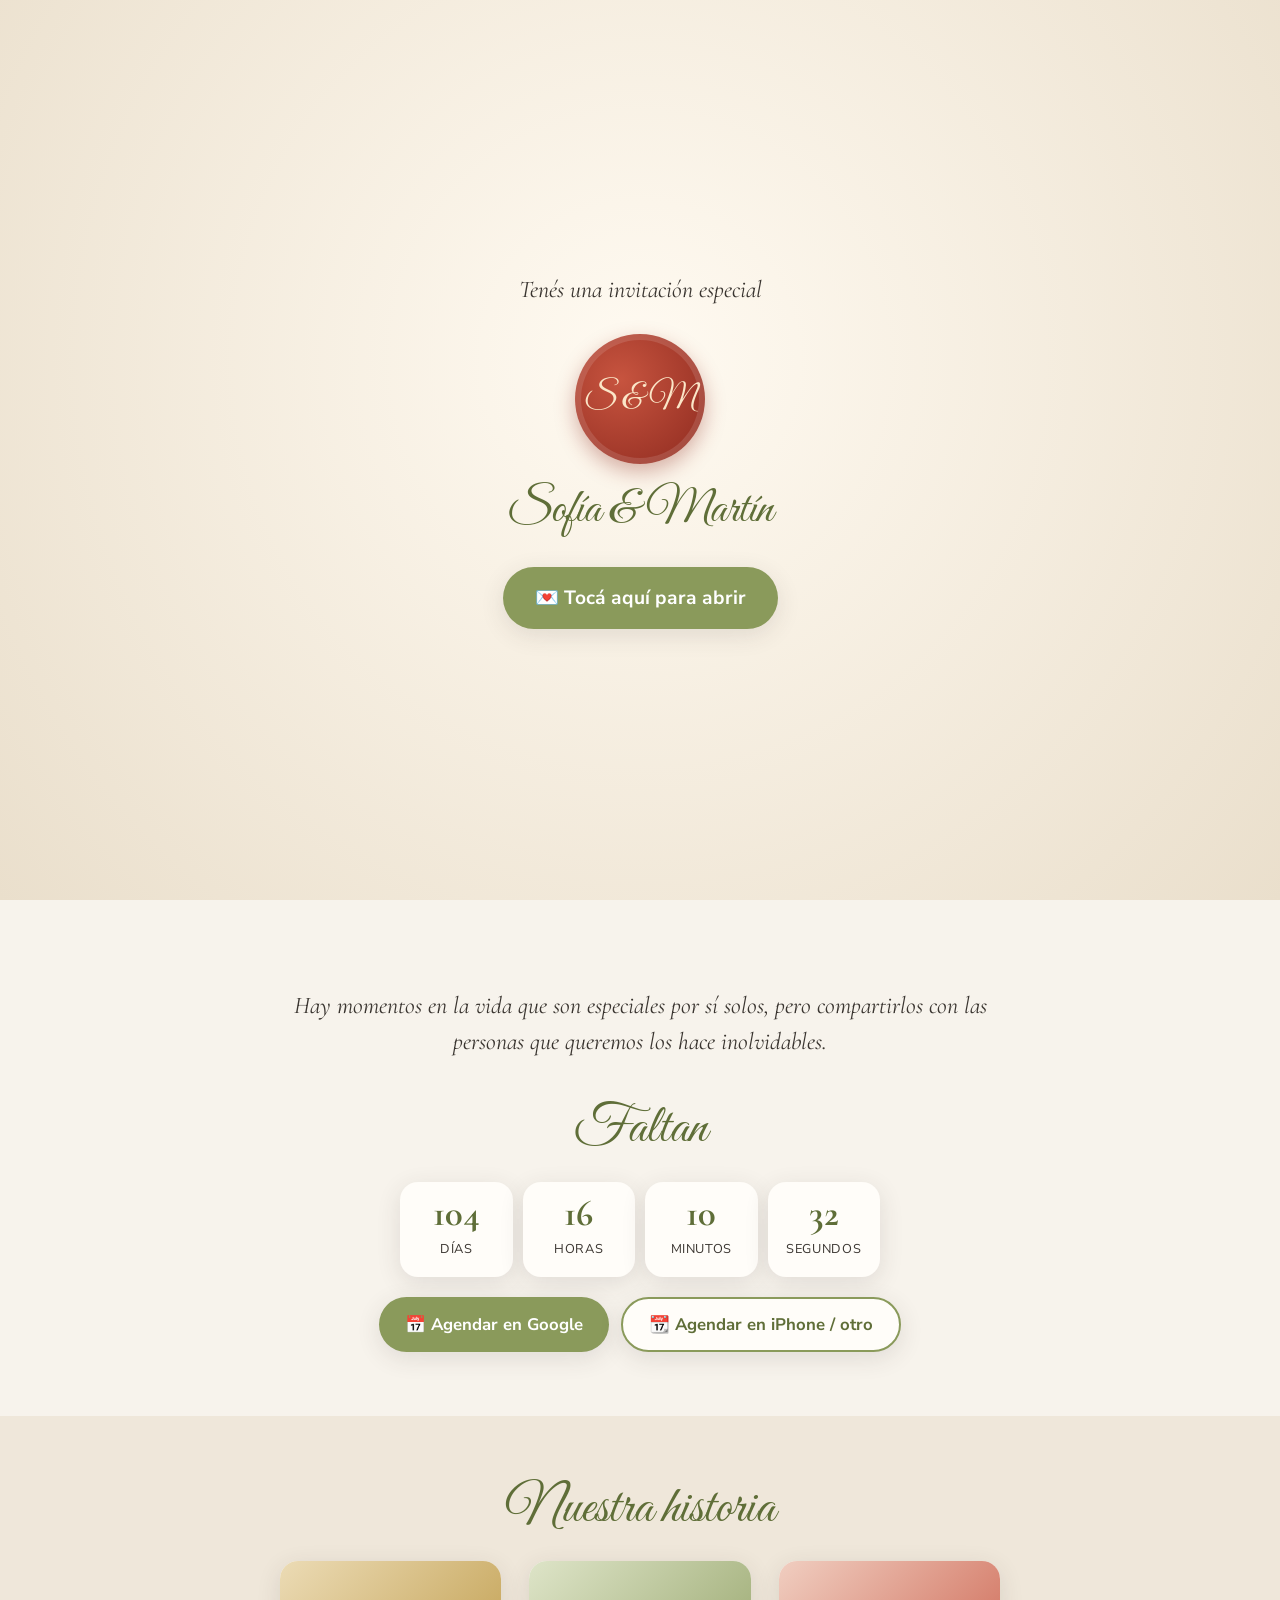
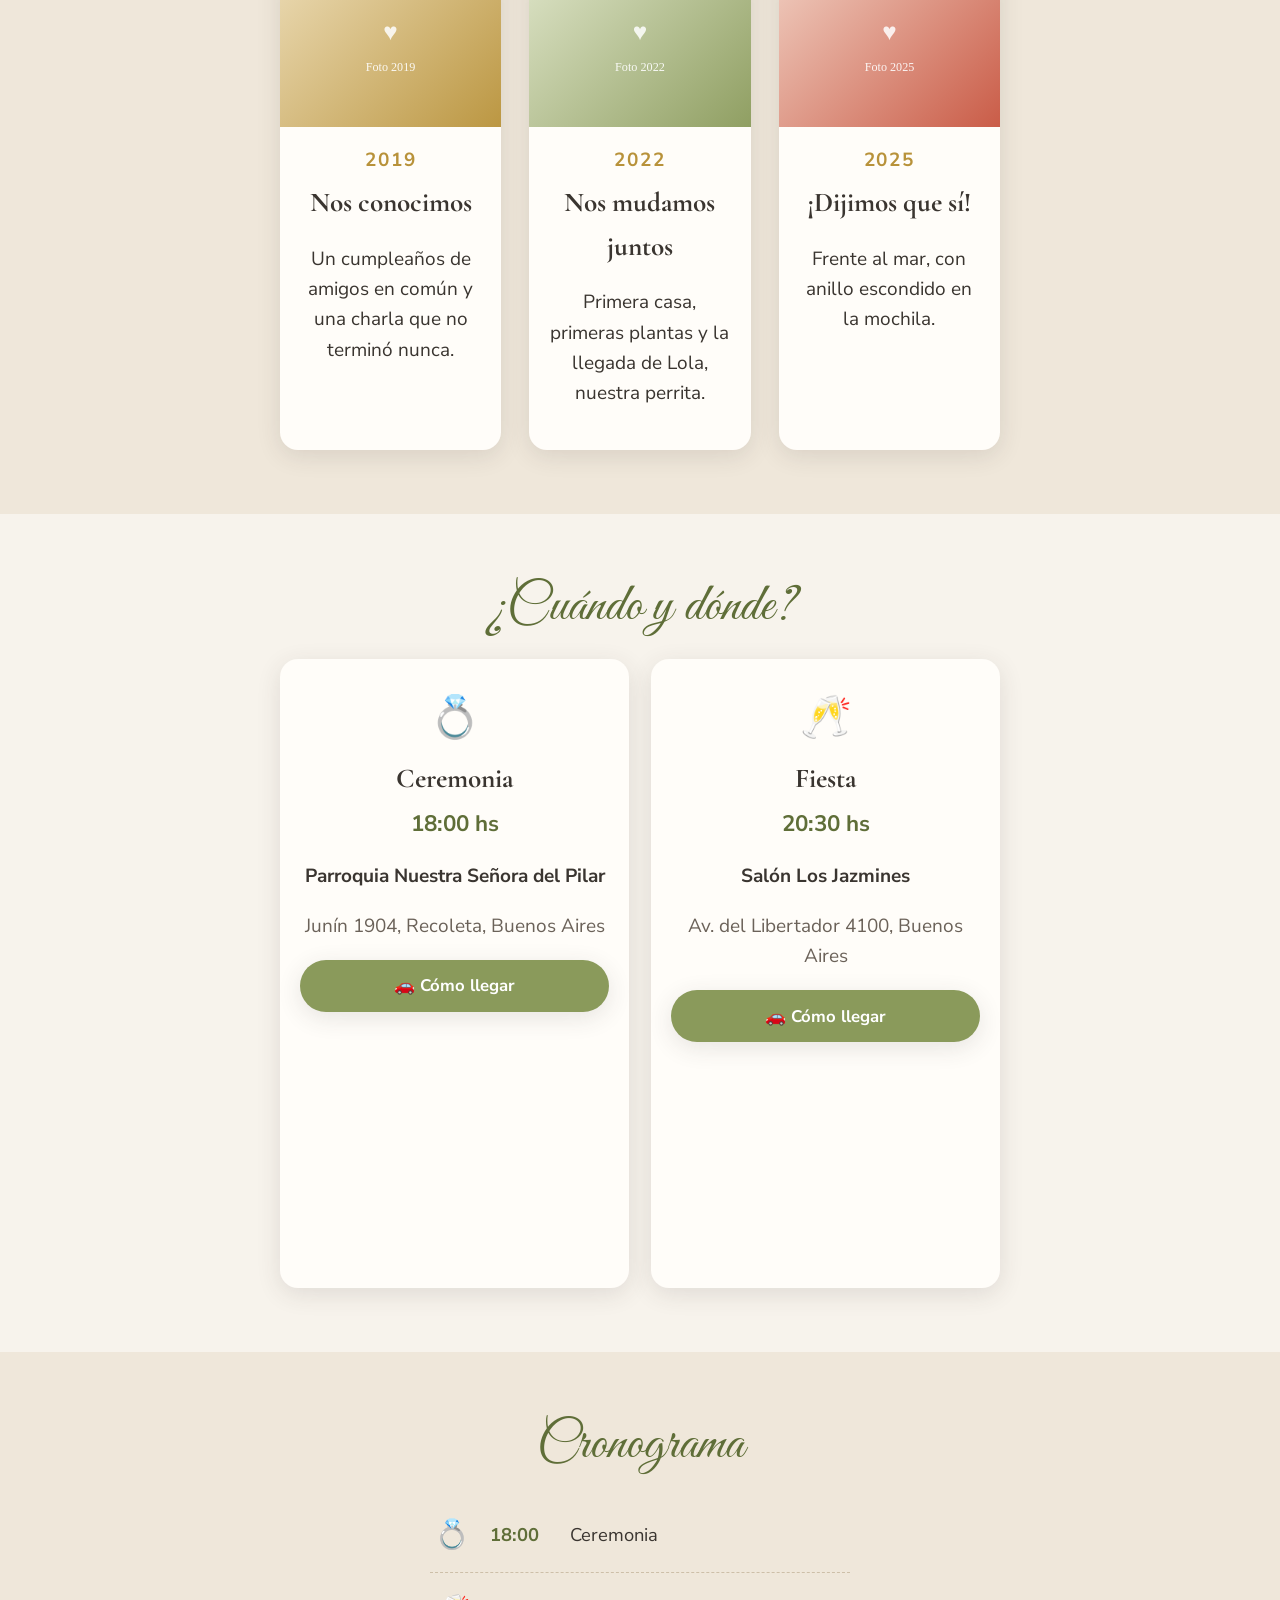
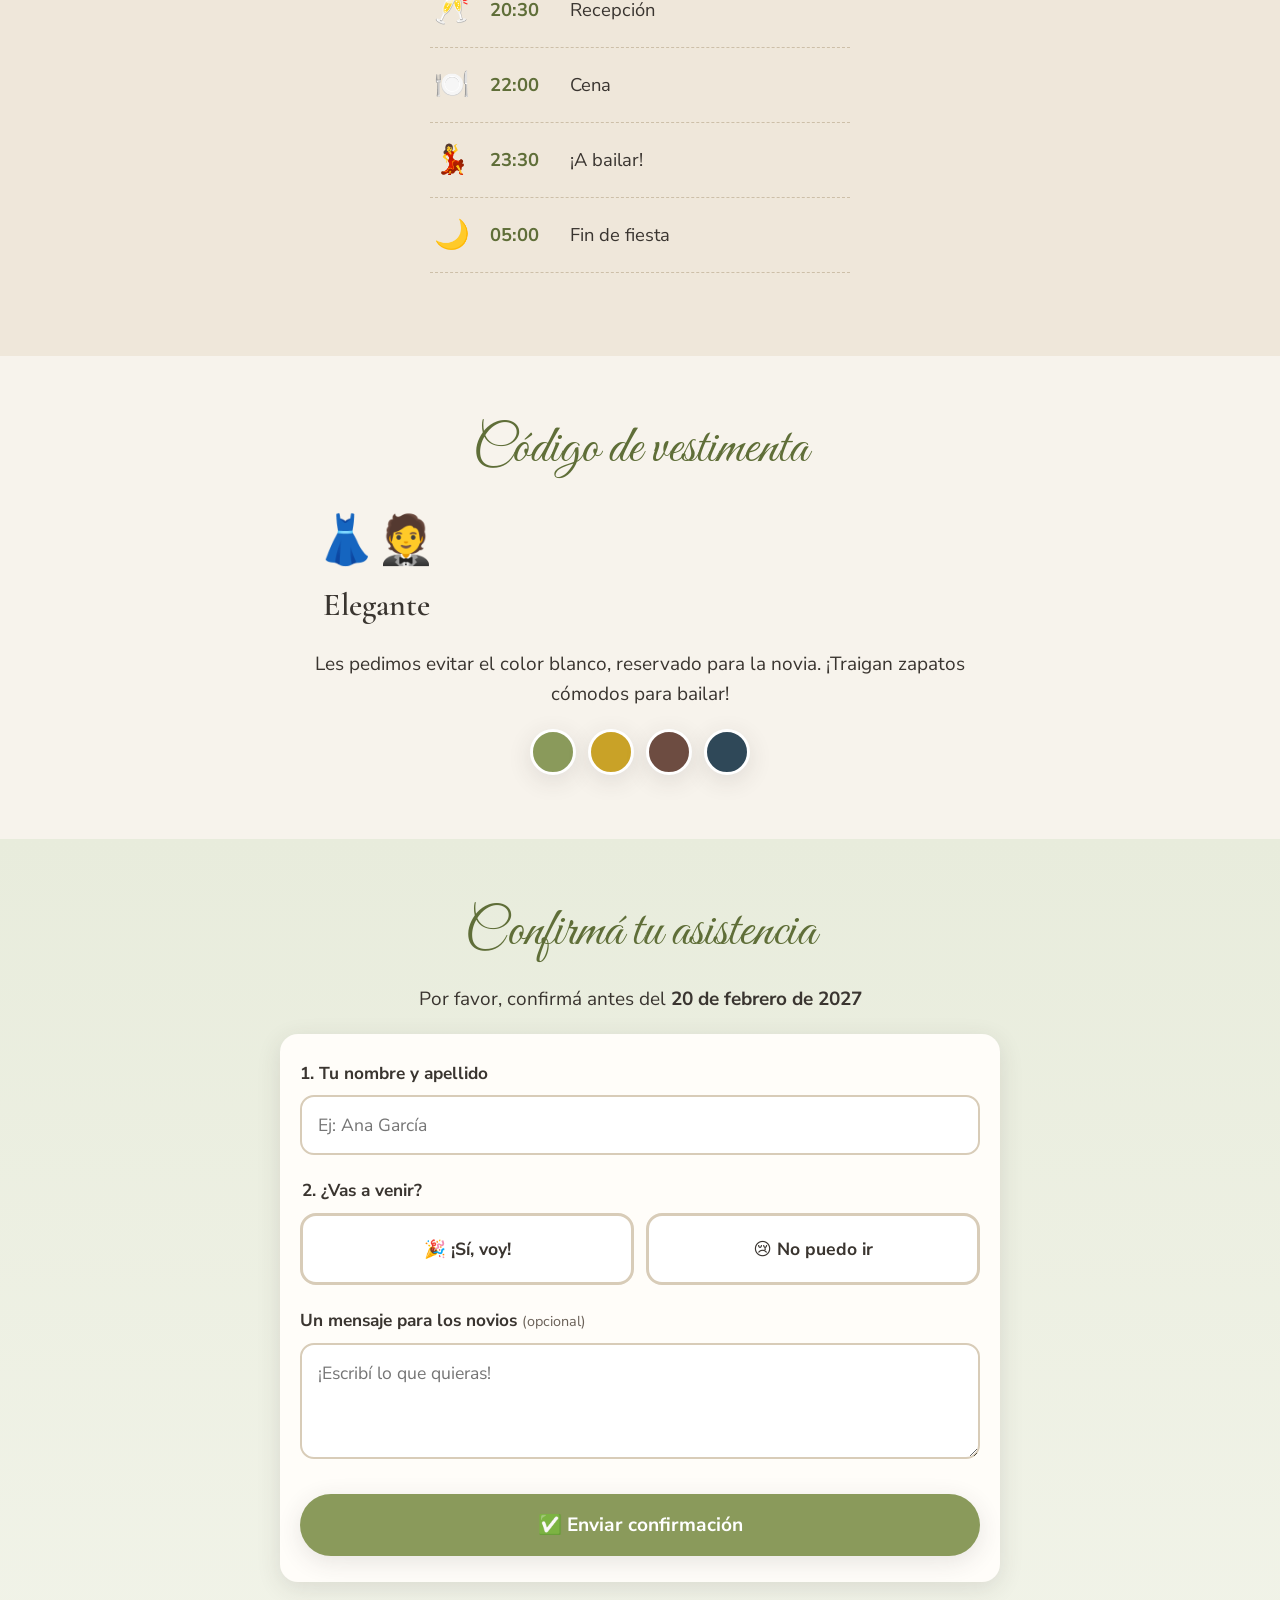
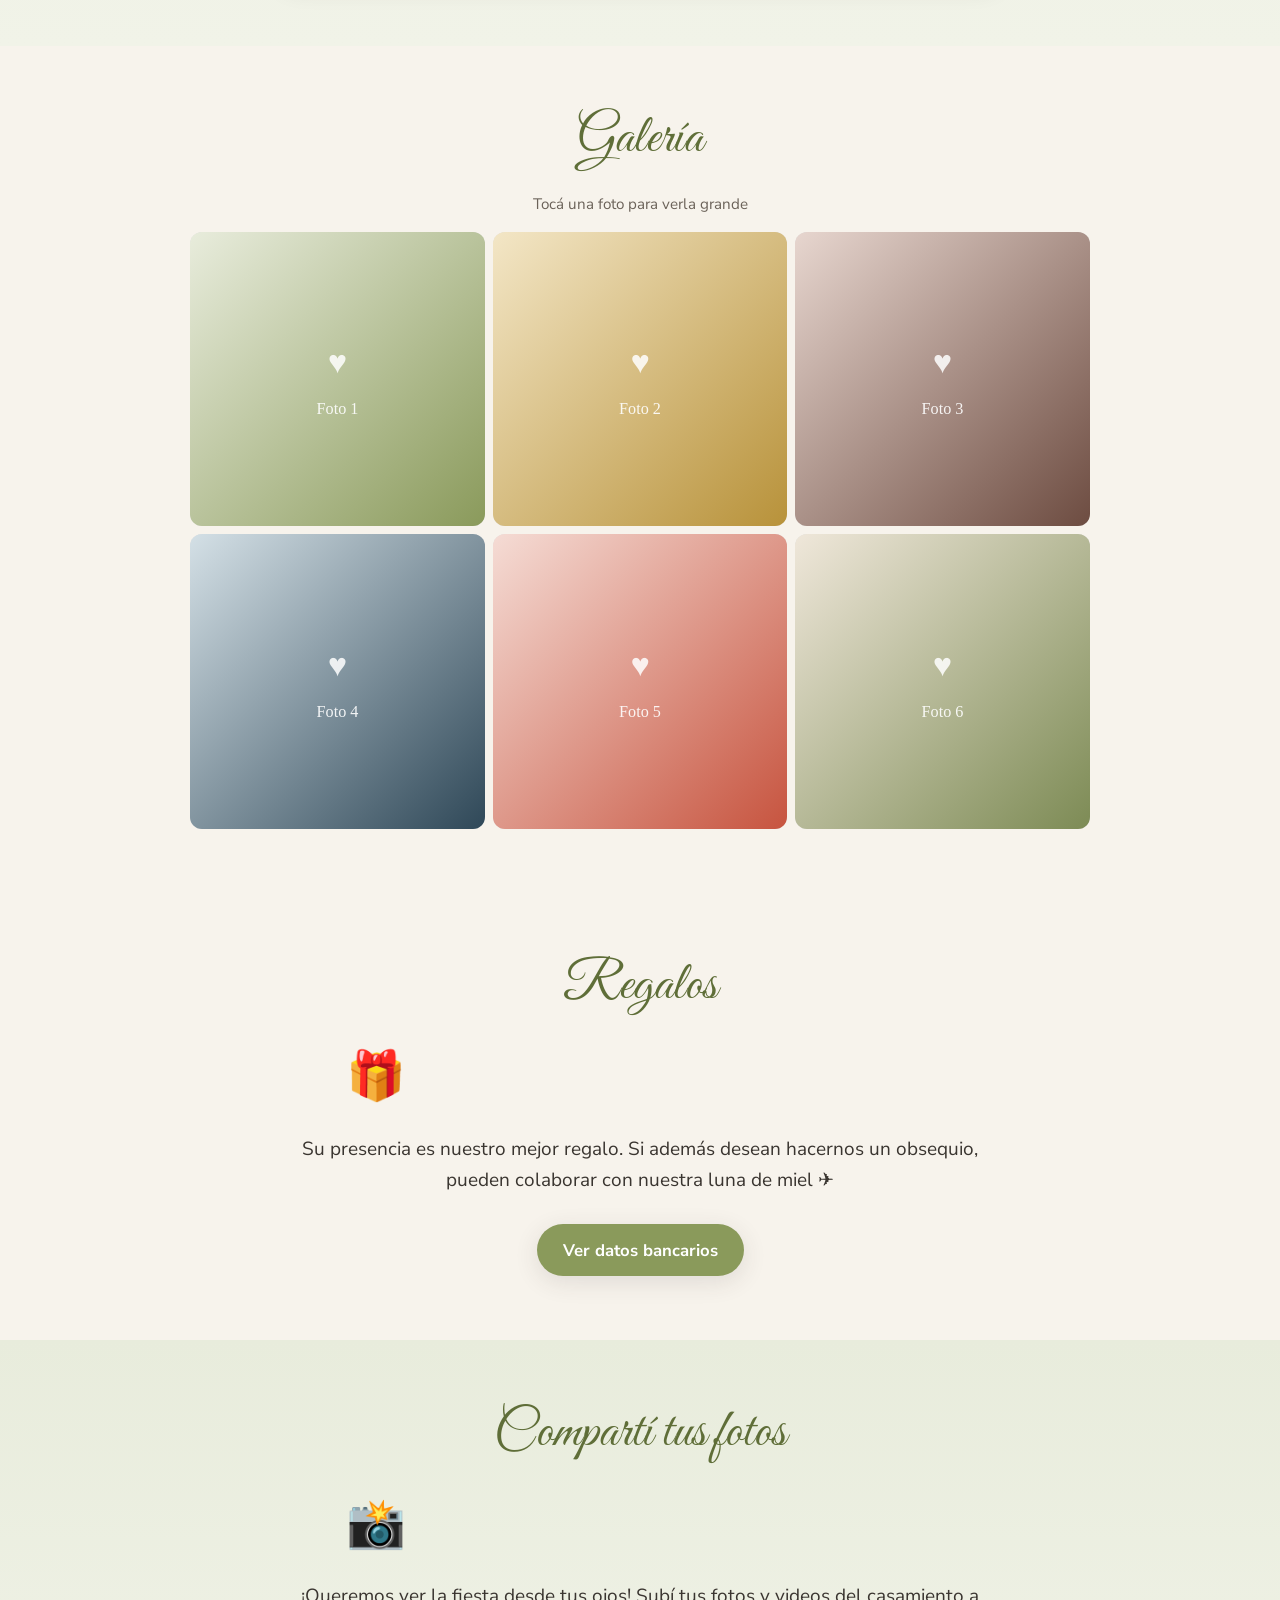
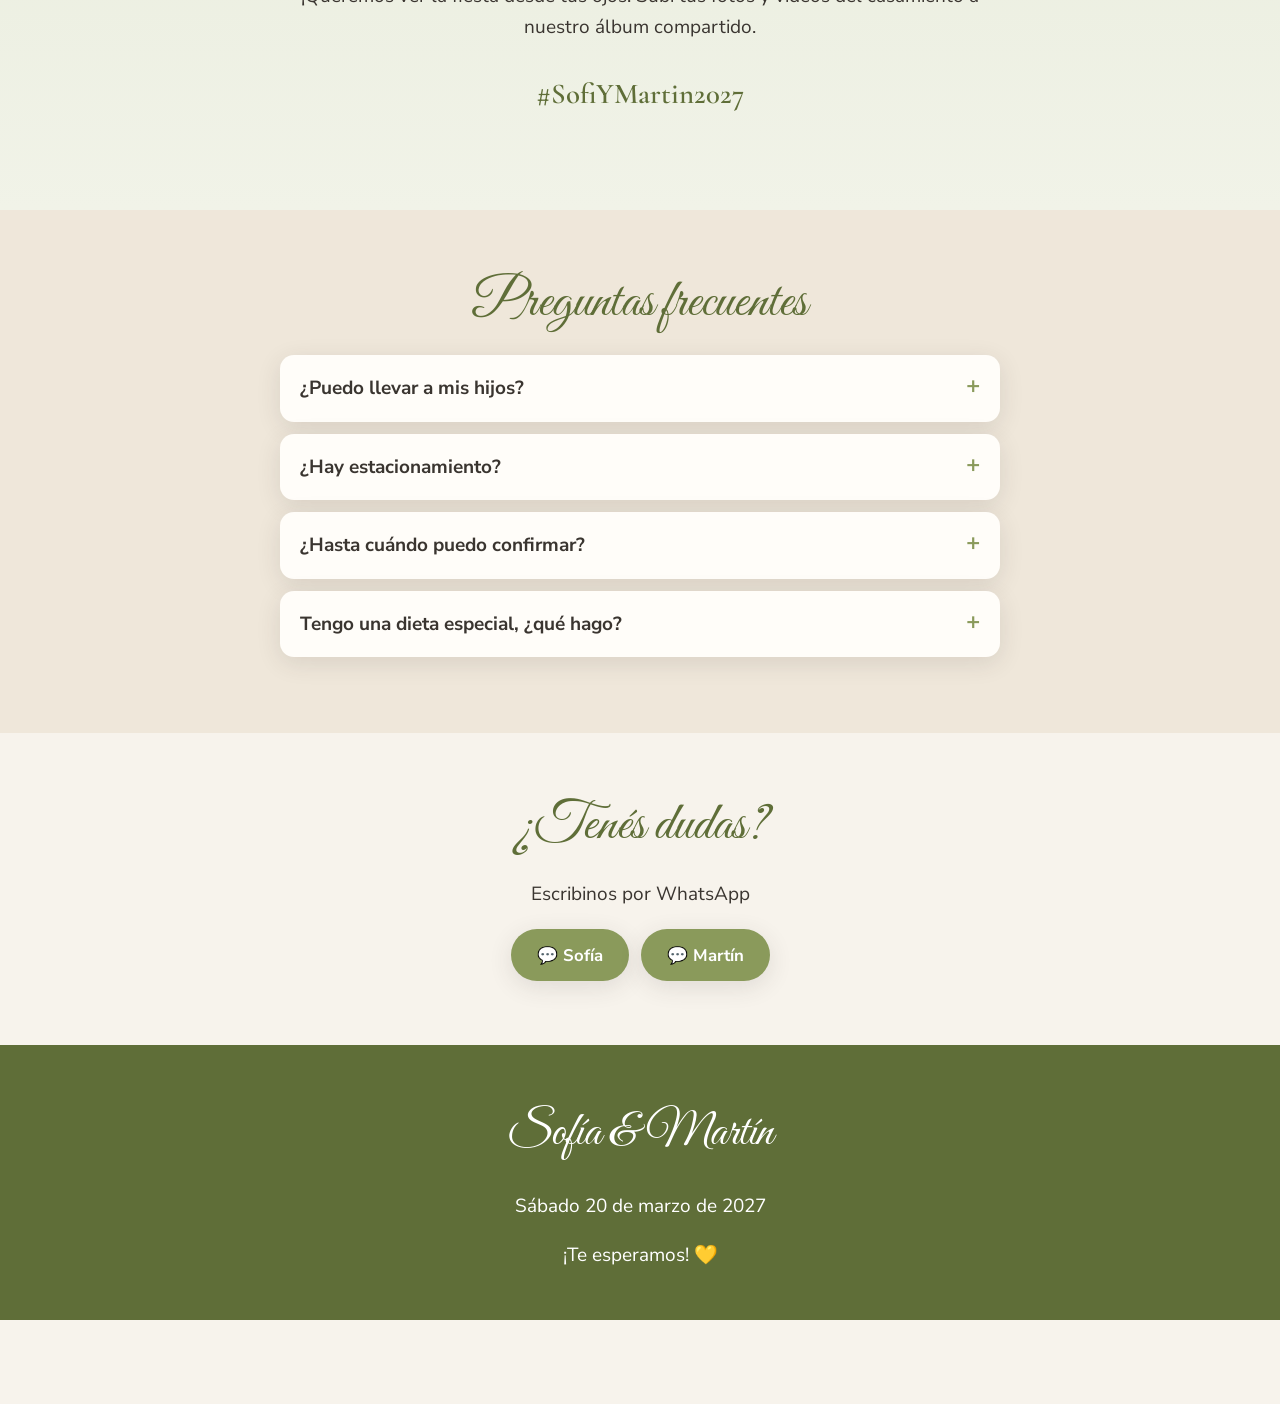
==== index.html @ c3f9d0a4 "Invitación de boda online: RSVP con lugares reservados, galería, videos, mapas, regalos y guía de pu" ====
<!doctype html>
<html lang="es">
<head>
  <meta charset="utf-8">
  <meta name="viewport" content="width=device-width, initial-scale=1">
  <title>¡Nos casamos!</title>
  <meta name="description" content="Estás invitado/a a nuestra boda. Tocá para ver todos los detalles y confirmar tu asistencia.">
  <meta property="og:title" content="¡Nos casamos! 💍">
  <meta property="og:description" content="Estás invitado/a a nuestra boda. Tocá para ver los detalles y confirmar tu asistencia.">
  <meta property="og:type" content="website">
  <meta name="theme-color" content="#f7f3ec">
  <link rel="icon" href="data:image/svg+xml,<svg xmlns='http://www.w3.org/2000/svg' viewBox='0 0 100 100'><text y='.9em' font-size='90'>💍</text></svg>">
  <link rel="preconnect" href="https://fonts.googleapis.com">
  <link rel="preconnect" href="https://fonts.gstatic.com" crossorigin>
  <link href="https://fonts.googleapis.com/css2?family=Cormorant+Garamond:ital,wght@0,400;0,600;1,400&family=Great+Vibes&family=Nunito+Sans:wght@400;600;700&display=swap" rel="stylesheet">
  <link rel="stylesheet" href="styles.css">
</head>
<body>

  <!-- ===== SOBRE DE BIENVENIDA ===== -->
  <div id="sobre" class="sobre" role="button" tabindex="0" aria-label="Abrir invitación">
    <div class="sobre-contenido">
      <p class="sobre-para" id="sobre-para">Tenés una invitación especial</p>
      <div class="sello" id="sello">S&amp;M</div>
      <p class="sobre-nombres" id="sobre-nombres"></p>
      <span class="boton boton-grande pulso">💌 Tocá aquí para abrir</span>
    </div>
  </div>

  <!-- ===== BOTÓN DE MÚSICA ===== -->
  <button id="btn-musica" class="btn-musica oculto" aria-label="Música">🎵</button>
  <audio id="audio" loop preload="none"></audio>

  <!-- ===== MENÚ INFERIOR FIJO ===== -->
  <nav class="menu-inferior" aria-label="Menú">
    <a href="#inicio"><span>🏠</span>Inicio</a>
    <a href="#lugar"><span>📍</span>Dónde</a>
    <a href="#confirmar" class="destacado"><span>✅</span>Confirmar</a>
    <a href="#galeria"><span>📷</span>Fotos</a>
    <a href="#regalos"><span>🎁</span>Regalos</a>
  </nav>

  <main>
    <!-- PORTADA -->
    <header id="inicio" class="portada">
      <div class="portada-foto" id="portada-foto"></div>
      <div class="portada-texto">
        <p class="pre-titulo">¡Nos casamos!</p>
        <h1 id="titulo-nombres"></h1>
        <p class="fecha-grande" id="fecha-texto"></p>
        <p class="saludo-invitado oculto" id="saludo-invitado"></p>
      </div>
    </header>

    <!-- FRASE + CUENTA REGRESIVA -->
    <section class="seccion">
      <p class="frase" id="frase"></p>
      <h2>Faltan</h2>
      <div class="cuenta" id="cuenta">
        <div><b id="c-dias">0</b><span>días</span></div>
        <div><b id="c-horas">0</b><span>horas</span></div>
        <div><b id="c-min">0</b><span>minutos</span></div>
        <div><b id="c-seg">0</b><span>segundos</span></div>
      </div>
      <div class="botones-fila" id="botones-calendario"></div>
    </section>

    <!-- HISTORIA -->
    <section class="seccion fondo-suave" id="historia">
      <h2>Nuestra historia</h2>
      <div class="linea-tiempo" id="lista-historia"></div>
    </section>

    <!-- LUGARES -->
    <section class="seccion" id="lugar">
      <h2>¿Cuándo y dónde?</h2>
      <div class="tarjetas" id="lista-eventos"></div>
    </section>

    <!-- CRONOGRAMA -->
    <section class="seccion fondo-suave" id="cronograma">
      <h2>Cronograma</h2>
      <ol class="cronograma" id="lista-cronograma"></ol>
    </section>

    <!-- VESTIMENTA -->
    <section class="seccion" id="vestimenta">
      <h2>Código de vestimenta</h2>
      <p class="icono-grande">👗🤵</p>
      <p class="destacado-texto" id="vestimenta-titulo"></p>
      <p id="vestimenta-texto"></p>
      <div class="paleta" id="vestimenta-colores"></div>
    </section>

    <!-- CONFIRMAR -->
    <section class="seccion fondo-acento" id="confirmar">
      <h2>Confirmá tu asistencia</h2>
      <p id="texto-limite"></p>
      <p class="lugares-info oculto" id="lugares-info"></p>

      <div id="ya-confirmado" class="caja-ok oculto"></div>

      <form id="form-rsvp" class="formulario" novalidate>
        <label for="f-nombre">1. Tu nombre y apellido</label>
        <input id="f-nombre" name="nombre" type="text" autocomplete="name" placeholder="Ej: Ana García" required>

        <fieldset>
          <legend>2. ¿Vas a venir?</legend>
          <div class="opciones-grandes">
            <label class="opcion"><input type="radio" name="asiste" value="Sí" required><span>🎉 ¡Sí, voy!</span></label>
            <label class="opcion"><input type="radio" name="asiste" value="No"><span>😢 No puedo ir</span></label>
          </div>
        </fieldset>

        <div id="bloque-asiste" class="oculto">
          <label>3. ¿Cuántas personas van a venir? <small>(contándote a vos)</small></label>
          <div class="contador">
            <button type="button" id="menos" aria-label="Menos">−</button>
            <output id="cantidad">1</output>
            <button type="button" id="mas" aria-label="Más">+</button>
          </div>
          <p class="ayuda" id="ayuda-lugares"></p>

          <label for="f-acompanantes">Nombres de quienes te acompañan <small>(opcional)</small></label>
          <textarea id="f-acompanantes" name="acompanantes" rows="2" placeholder="Ej: Juan García, Lucía García"></textarea>

          <fieldset id="bloque-comida">
            <legend>¿Alguien tiene alguna necesidad de comida?</legend>
            <div class="chips">
              <label class="chip"><input type="checkbox" name="comida" value="Vegetariano"><span>🥗 Vegetariano</span></label>
              <label class="chip"><input type="checkbox" name="comida" value="Vegano"><span>🌱 Vegano</span></label>
              <label class="chip"><input type="checkbox" name="comida" value="Celíaco (sin TACC)"><span>🌾 Sin TACC</span></label>
              <label class="chip"><input type="checkbox" name="comida" value="Diabético"><span>🍬 Diabético</span></label>
            </div>
            <input type="text" name="comidaOtra" placeholder="Otra (alergias, etc.)">
          </fieldset>

          <div id="bloque-cancion">
            <label for="f-cancion">🎶 ¿Qué canción no puede faltar en la fiesta?</label>
            <input id="f-cancion" name="cancion" type="text" placeholder="Ej: Bailando - Enrique Iglesias">
          </div>
        </div>

        <label for="f-mensaje">Un mensaje para los novios <small>(opcional)</small></label>
        <textarea id="f-mensaje" name="mensaje" rows="3" placeholder="¡Escribí lo que quieras!"></textarea>

        <p class="error oculto" id="error-form"></p>
        <button type="submit" class="boton boton-grande boton-ancho" id="btn-enviar">✅ Enviar confirmación</button>
      </form>
    </section>

    <!-- GALERÍA -->
    <section class="seccion" id="galeria">
      <h2>Galería</h2>
      <p class="ayuda">Tocá una foto para verla grande</p>
      <div class="grilla-fotos" id="grilla-fotos"></div>
    </section>

    <!-- VIDEOS -->
    <section class="seccion fondo-suave" id="videos">
      <h2>Videos</h2>
      <div id="lista-videos" class="lista-videos"></div>
    </section>

    <!-- REGALOS -->
    <section class="seccion" id="regalos">
      <h2>Regalos</h2>
      <p class="icono-grande">🎁</p>
      <p id="regalos-texto"></p>
      <button class="boton" id="btn-ver-cuentas">Ver datos bancarios</button>
      <div id="cuentas" class="oculto"></div>
      <div id="regalos-lista"></div>
    </section>

    <!-- FOTOS DE INVITADOS -->
    <section class="seccion fondo-acento" id="fotos-invitados">
      <h2>Compartí tus fotos</h2>
      <p class="icono-grande">📸</p>
      <p id="fotos-invitados-texto"></p>
      <p class="hashtag" id="hashtag"></p>
      <a class="boton boton-grande" id="btn-subir-fotos" target="_blank" rel="noopener">📤 Subir mis fotos</a>
    </section>

    <!-- ALOJAMIENTO -->
    <section class="seccion" id="alojamiento">
      <h2>Alojamiento</h2>
      <div class="tarjetas" id="lista-alojamiento"></div>
    </section>

    <!-- PREGUNTAS -->
    <section class="seccion fondo-suave" id="preguntas">
      <h2>Preguntas frecuentes</h2>
      <div id="lista-preguntas" class="acordeon"></div>
    </section>

    <!-- CONTACTO -->
    <section class="seccion" id="contacto">
      <h2>¿Tenés dudas?</h2>
      <p>Escribinos por WhatsApp</p>
      <div class="botones-fila" id="lista-contactos"></div>
    </section>

    <footer class="pie">
      <p class="pie-nombres" id="pie-nombres"></p>
      <p id="pie-fecha"></p>
      <p>¡Te esperamos! 💛</p>
    </footer>
  </main>

  <!-- VISOR DE FOTOS -->
  <div id="visor" class="visor oculto" role="dialog" aria-label="Foto ampliada">
    <button class="visor-cerrar" id="visor-cerrar" aria-label="Cerrar">✕ Cerrar</button>
    <button class="visor-nav izq" id="visor-ant" aria-label="Anterior">‹</button>
    <img id="visor-img" alt="">
    <button class="visor-nav der" id="visor-sig" aria-label="Siguiente">›</button>
  </div>

  <!-- AVISO -->
  <div id="aviso" class="aviso" role="status" aria-live="polite"></div>

  <script src="config.js"></script>
  <script src="app.js"></script>
</body>
</html>
---- styles.css ----
/* ===== COLORES (podés cambiarlos acá) ===== */
:root {
  --fondo: #f7f3ec;
  --fondo-suave: #efe7da;
  --acento: #8a9a5b;        /* verde oliva */
  --acento-oscuro: #5f6e38;
  --dorado: #b8923a;
  --texto: #3a3530;
  --texto-suave: #6b6259;
  --blanco: #fffdf9;
  --radio: 18px;
  --sombra: 0 6px 24px rgba(58, 53, 48, .12);
}

* { box-sizing: border-box; }
html { scroll-behavior: smooth; scroll-padding-top: 10px; }
body {
  margin: 0;
  background: var(--fondo);
  color: var(--texto);
  font-family: "Nunito Sans", system-ui, sans-serif;
  font-size: 19px;          /* letra grande: más fácil de leer */
  line-height: 1.6;
  padding-bottom: 84px;     /* espacio para el menú inferior */
  overflow-x: hidden;
}
body.bloqueado { overflow: hidden; }
img { max-width: 100%; display: block; }
h1, h2 { font-family: "Great Vibes", cursive; font-weight: 400; color: var(--acento-oscuro); margin: 0 0 .4em; }
h2 { font-size: clamp(2.6rem, 9vw, 3.4rem); line-height: 1.1; }
h3 { font-family: "Cormorant Garamond", serif; font-size: 1.7rem; margin: .2em 0; }
a { color: var(--acento-oscuro); }
small { color: var(--texto-suave); font-weight: 400; }
.oculto { display: none !important; }

/* ===== SOBRE ===== */
.sobre {
  position: fixed; inset: 0; z-index: 100;
  display: grid; place-items: center;
  background: radial-gradient(circle at 50% 40%, #fffaf1 0%, #eadfcc 100%);
  cursor: pointer; text-align: center; padding: 24px;
  transition: opacity .8s ease, transform .8s ease;
}
.sobre.abierto { opacity: 0; transform: scale(1.08); pointer-events: none; }
.sobre-para { font-family: "Cormorant Garamond", serif; font-size: 1.5rem; font-style: italic; margin: 0 0 24px; }
.sobre-nombres { font-family: "Great Vibes", cursive; font-size: 3rem; color: var(--acento-oscuro); margin: 20px 0 30px; line-height: 1.1; }
.sello {
  width: 130px; height: 130px; margin: 0 auto; border-radius: 50%;
  display: grid; place-items: center;
  background: radial-gradient(circle at 35% 35%, #c7543f, #8e2a1f);
  color: #fbe6c8; font-family: "Great Vibes", cursive; font-size: 2.2rem; white-space: nowrap;
  box-shadow: 0 8px 20px rgba(142, 42, 31, .35), inset 0 0 0 6px rgba(255,255,255,.12);
}

/* ===== BOTONES ===== */
.boton {
  display: inline-flex; align-items: center; justify-content: center; gap: 8px;
  background: var(--acento); color: #fff; text-decoration: none;
  border: 0; border-radius: 999px; padding: 14px 26px; min-height: 52px;
  font: 700 1.05rem "Nunito Sans", sans-serif; cursor: pointer;
  box-shadow: var(--sombra); transition: transform .15s, background .15s;
}
.boton:hover { background: var(--acento-oscuro); }
.boton:active { transform: scale(.97); }
.boton.secundario { background: var(--blanco); color: var(--acento-oscuro); border: 2px solid var(--acento); }
.boton-grande { font-size: 1.2rem; padding: 18px 32px; min-height: 62px; }
.boton-ancho { width: 100%; }
.boton:disabled { opacity: .6; cursor: wait; }
.botones-fila { display: flex; flex-wrap: wrap; gap: 12px; justify-content: center; margin-top: 20px; }
.pulso { animation: pulso 1.8s infinite; }
@keyframes pulso { 0%,100% { transform: scale(1); } 50% { transform: scale(1.06); } }

.btn-musica {
  position: fixed; top: 14px; right: 14px; z-index: 50;
  width: 56px; height: 56px; border-radius: 50%; border: 0;
  background: var(--blanco); box-shadow: var(--sombra); font-size: 1.6rem; cursor: pointer;
}
.btn-musica.sonando { animation: girar 4s linear infinite; }
@keyframes girar { to { transform: rotate(360deg); } }

/* ===== MENÚ INFERIOR ===== */
.menu-inferior {
  position: fixed; bottom: 0; left: 0; right: 0; z-index: 40;
  display: flex; justify-content: space-around;
  background: rgba(255, 253, 249, .97); backdrop-filter: blur(6px);
  border-top: 1px solid #e3d9c8; padding: 6px 4px calc(6px + env(safe-area-inset-bottom));
}
.menu-inferior a {
  flex: 1; display: flex; flex-direction: column; align-items: center;
  text-decoration: none; color: var(--texto); font-size: .78rem; font-weight: 700; padding: 4px 0; border-radius: 12px;
}
.menu-inferior a span { font-size: 1.5rem; line-height: 1.2; }
.menu-inferior a.destacado { background: var(--acento); color: #fff; margin: 0 4px; }

/* ===== PORTADA ===== */
.portada { position: relative; min-height: 100vh; min-height: 100svh; display: grid; place-items: end center; text-align: center; color: #fff; }
.portada-foto { position: absolute; inset: 0; background-size: cover; background-position: center; }
.portada-foto::after { content: ""; position: absolute; inset: 0; background: linear-gradient(180deg, rgba(0,0,0,.05) 30%, rgba(0,0,0,.65) 100%); }
.portada-texto { position: relative; padding: 40px 20px 70px; }
.portada h1 { color: #fff; font-size: clamp(3.6rem, 15vw, 6rem); line-height: 1; text-shadow: 0 2px 16px rgba(0,0,0,.4); }
.pre-titulo { font-family: "Cormorant Garamond", serif; font-size: 1.5rem; letter-spacing: .25em; text-transform: uppercase; margin: 0 0 10px; }
.fecha-grande { font-family: "Cormorant Garamond", serif; font-size: 1.6rem; margin: 10px 0 0; }
.saludo-invitado { background: rgba(255,255,255,.18); border: 1px solid rgba(255,255,255,.5); border-radius: 999px; padding: 8px 20px; display: inline-block; margin-top: 16px; }

/* ===== SECCIONES ===== */
.seccion { padding: 64px 16px; text-align: center; }
.seccion > * { max-width: 720px; margin-left: auto; margin-right: auto; }
.fondo-suave { background: var(--fondo-suave); }
.fondo-acento { background: linear-gradient(180deg, #e8ecdc, #f1f3e8); }
.frase { font-family: "Cormorant Garamond", serif; font-style: italic; font-size: 1.5rem; line-height: 1.5; margin-bottom: 40px; }
.icono-grande { font-size: 3rem; margin: 0; }
.destacado-texto { font-family: "Cormorant Garamond", serif; font-size: 2rem; font-weight: 600; margin: 0; }
.ayuda { color: var(--texto-suave); font-size: .95rem; }

/* Cuenta regresiva */
.cuenta { display: grid; grid-template-columns: repeat(4, 1fr); gap: 10px; max-width: 480px; }
.cuenta div { background: var(--blanco); border-radius: var(--radio); padding: 14px 4px; box-shadow: var(--sombra); }
.cuenta b { display: block; font-family: "Cormorant Garamond", serif; font-size: 2.3rem; line-height: 1; color: var(--acento-oscuro); }
.cuenta span { font-size: .8rem; text-transform: uppercase; letter-spacing: .05em; }

/* Historia */
.linea-tiempo { display: grid; gap: 28px; }
.hito { background: var(--blanco); border-radius: var(--radio); overflow: hidden; box-shadow: var(--sombra); }
.hito img { width: 100%; aspect-ratio: 4/3; object-fit: cover; }
.hito div { padding: 18px 20px 22px; }
.hito .anio { color: var(--dorado); font-weight: 700; letter-spacing: .1em; }
@media (min-width: 700px) { .linea-tiempo { grid-template-columns: repeat(3, 1fr); } }

/* Tarjetas de eventos */
.tarjetas { display: grid; gap: 22px; }
@media (min-width: 700px) { .tarjetas { grid-template-columns: repeat(2, 1fr); } }
.tarjeta { background: var(--blanco); border-radius: var(--radio); box-shadow: var(--sombra); overflow: hidden; }
.tarjeta-cuerpo { padding: 26px 20px; }
.tarjeta .icono-grande { font-size: 2.6rem; }
.tarjeta .hora { font-size: 1.4rem; font-weight: 700; color: var(--acento-oscuro); margin: 0; }
.tarjeta .direccion { color: var(--texto-suave); }
.tarjeta iframe { width: 100%; height: 220px; border: 0; display: block; }

/* Cronograma */
.cronograma { list-style: none; padding: 0; text-align: left; max-width: 420px; }
.cronograma li { display: flex; align-items: center; gap: 16px; padding: 14px 0; border-bottom: 1px dashed #cdbfa8; font-size: 1.15rem; }
.cronograma .c-icono { font-size: 1.8rem; width: 44px; text-align: center; }
.cronograma .c-hora { font-weight: 700; color: var(--acento-oscuro); min-width: 64px; }

/* Vestimenta */
.paleta { display: flex; justify-content: center; gap: 12px; margin-top: 18px; }
.paleta span { width: 46px; height: 46px; border-radius: 50%; box-shadow: var(--sombra); border: 3px solid #fff; }

/* ===== FORMULARIO ===== */
.formulario { text-align: left; background: var(--blanco); border-radius: var(--radio); padding: 26px 20px; box-shadow: var(--sombra); }
.formulario label, .formulario legend { display: block; font-weight: 700; margin: 22px 0 8px; font-size: 1.08rem; }
.formulario > label:first-child { margin-top: 0; }
fieldset { border: 0; padding: 0; margin: 22px 0 0; }
fieldset legend { margin-top: 0 !important; }
input[type=text], textarea {
  width: 100%; font: inherit; font-size: 1.1rem; padding: 14px 16px;
  border: 2px solid #d8ccb8; border-radius: 14px; background: #fff; color: var(--texto);
}
input[type=text]:focus, textarea:focus { outline: none; border-color: var(--acento); box-shadow: 0 0 0 4px rgba(138,154,91,.2); }
.opciones-grandes { display: grid; grid-template-columns: 1fr 1fr; gap: 12px; }
.opcion { margin: 0 !important; }
.opcion input, .chip input { position: absolute; opacity: 0; pointer-events: none; }
.opcion span {
  display: flex; align-items: center; justify-content: center; text-align: center;
  min-height: 72px; padding: 10px; border: 3px solid #d8ccb8; border-radius: 16px;
  font-size: 1.1rem; cursor: pointer; background: #fff; transition: all .15s;
}
.opcion input:checked + span { border-color: var(--acento); background: #eef2e0; box-shadow: 0 0 0 4px rgba(138,154,91,.25); }
.opcion input:focus-visible + span, .chip input:focus-visible + span { outline: 3px solid var(--dorado); }
.contador { display: flex; align-items: center; justify-content: center; gap: 20px; }
.contador button {
  width: 64px; height: 64px; border-radius: 50%; border: 0; background: var(--acento); color: #fff;
  font-size: 2rem; font-weight: 700; cursor: pointer; box-shadow: var(--sombra);
}
.contador button:disabled { background: #cfc6b8; cursor: not-allowed; }
.contador output { font-size: 2.6rem; font-weight: 700; min-width: 60px; text-align: center; }
.chips { display: flex; flex-wrap: wrap; gap: 10px; margin-bottom: 12px; }
.chip { margin: 0 !important; font-weight: 400 !important; }
.chip span { display: inline-block; padding: 10px 16px; border: 2px solid #d8ccb8; border-radius: 999px; cursor: pointer; background: #fff; font-size: 1rem; }
.chip input:checked + span { border-color: var(--acento); background: #eef2e0; font-weight: 700; }
.error { color: #b3261e; font-weight: 700; background: #fde8e6; padding: 12px 16px; border-radius: 12px; }
.formulario .boton-ancho { margin-top: 26px; }
.lugares-info { font-size: 1.2rem; background: var(--blanco); display: inline-block; padding: 10px 22px; border-radius: 999px; box-shadow: var(--sombra); }
.caja-ok { background: var(--blanco); border: 3px solid var(--acento); border-radius: var(--radio); padding: 26px 20px; margin-bottom: 20px; }
.caja-ok .icono-grande { font-size: 3.5rem; }

/* ===== GALERÍA ===== */
.grilla-fotos { display: grid; grid-template-columns: repeat(2, 1fr); gap: 8px; max-width: 900px !important; }
@media (min-width: 700px) { .grilla-fotos { grid-template-columns: repeat(3, 1fr); } }
.grilla-fotos button { padding: 0; border: 0; border-radius: 12px; overflow: hidden; cursor: zoom-in; background: #ddd; aspect-ratio: 1; }
.grilla-fotos img { width: 100%; height: 100%; object-fit: cover; transition: transform .3s; }
.grilla-fotos button:hover img { transform: scale(1.05); }

.visor { position: fixed; inset: 0; z-index: 200; background: rgba(20,18,16,.95); display: grid; place-items: center; padding: 70px 10px; }
.visor img { max-height: 80vh; max-width: 100%; object-fit: contain; border-radius: 8px; }
.visor-cerrar { position: absolute; top: 14px; right: 14px; background: #fff; border: 0; border-radius: 999px; padding: 12px 20px; font: 700 1.05rem "Nunito Sans", sans-serif; cursor: pointer; }
.visor-nav { position: absolute; top: 50%; transform: translateY(-50%); width: 56px; height: 56px; border-radius: 50%; border: 0; background: rgba(255,255,255,.9); font-size: 2.2rem; line-height: 1; cursor: pointer; }
.visor-nav.izq { left: 10px; } .visor-nav.der { right: 10px; }

/* Videos */
.lista-videos { display: grid; gap: 24px; }
.video-caja { background: #000; border-radius: var(--radio); overflow: hidden; box-shadow: var(--sombra); aspect-ratio: 16/9; }
.video-caja iframe, .video-caja video { width: 100%; height: 100%; border: 0; display: block; }

/* Regalos */
.cuenta-banco { background: var(--blanco); border-radius: var(--radio); padding: 20px; box-shadow: var(--sombra); margin-top: 18px; text-align: left; }
.dato { display: flex; align-items: center; justify-content: space-between; gap: 10px; padding: 10px 0; border-bottom: 1px solid #eee4d4; flex-wrap: wrap; }
.dato:last-child { border-bottom: 0; }
.dato b { display: block; font-size: .85rem; color: var(--texto-suave); text-transform: uppercase; letter-spacing: .05em; }
.dato code { font-family: inherit; font-size: 1.1rem; word-break: break-all; }
.btn-copiar { background: var(--fondo-suave); border: 0; border-radius: 999px; padding: 10px 16px; font: 700 .95rem "Nunito Sans", sans-serif; cursor: pointer; min-height: 44px; }
#btn-ver-cuentas { margin-top: 10px; }

.hashtag { font-family: "Cormorant Garamond", serif; font-size: 1.8rem; font-weight: 600; color: var(--acento-oscuro); }

/* Preguntas */
.acordeon { text-align: left; }
.acordeon details { background: var(--blanco); border-radius: 14px; margin-bottom: 12px; box-shadow: var(--sombra); }
.acordeon summary { padding: 18px 20px; font-weight: 700; cursor: pointer; list-style: none; display: flex; justify-content: space-between; gap: 10px; }
.acordeon summary::-webkit-details-marker { display: none; }
.acordeon summary::after { content: "+"; font-size: 1.5rem; line-height: 1; color: var(--acento); }
.acordeon details[open] summary::after { content: "−"; }
.acordeon details p { padding: 0 20px 18px; margin: 0; }

/* Pie */
.pie { text-align: center; padding: 50px 16px 30px; background: var(--acento-oscuro); color: #fff; }
.pie-nombres { font-family: "Great Vibes", cursive; font-size: 3rem; margin: 0; }

/* Aviso */
.aviso {
  position: fixed; left: 50%; bottom: 100px; transform: translate(-50%, 30px); z-index: 300;
  background: var(--texto); color: #fff; padding: 14px 24px; border-radius: 999px; font-weight: 700;
  opacity: 0; transition: all .3s; pointer-events: none; max-width: calc(100% - 32px); text-align: center;
}
.aviso.visible { opacity: 1; transform: translate(-50%, 0); }

/* Animación al aparecer */
.aparecer { opacity: 0; transform: translateY(24px); transition: opacity .8s ease, transform .8s ease; }
.aparecer.visible { opacity: 1; transform: none; }
@media (prefers-reduced-motion: reduce) {
  * { animation: none !important; transition: none !important; }
  .aparecer { opacity: 1; transform: none; }
}
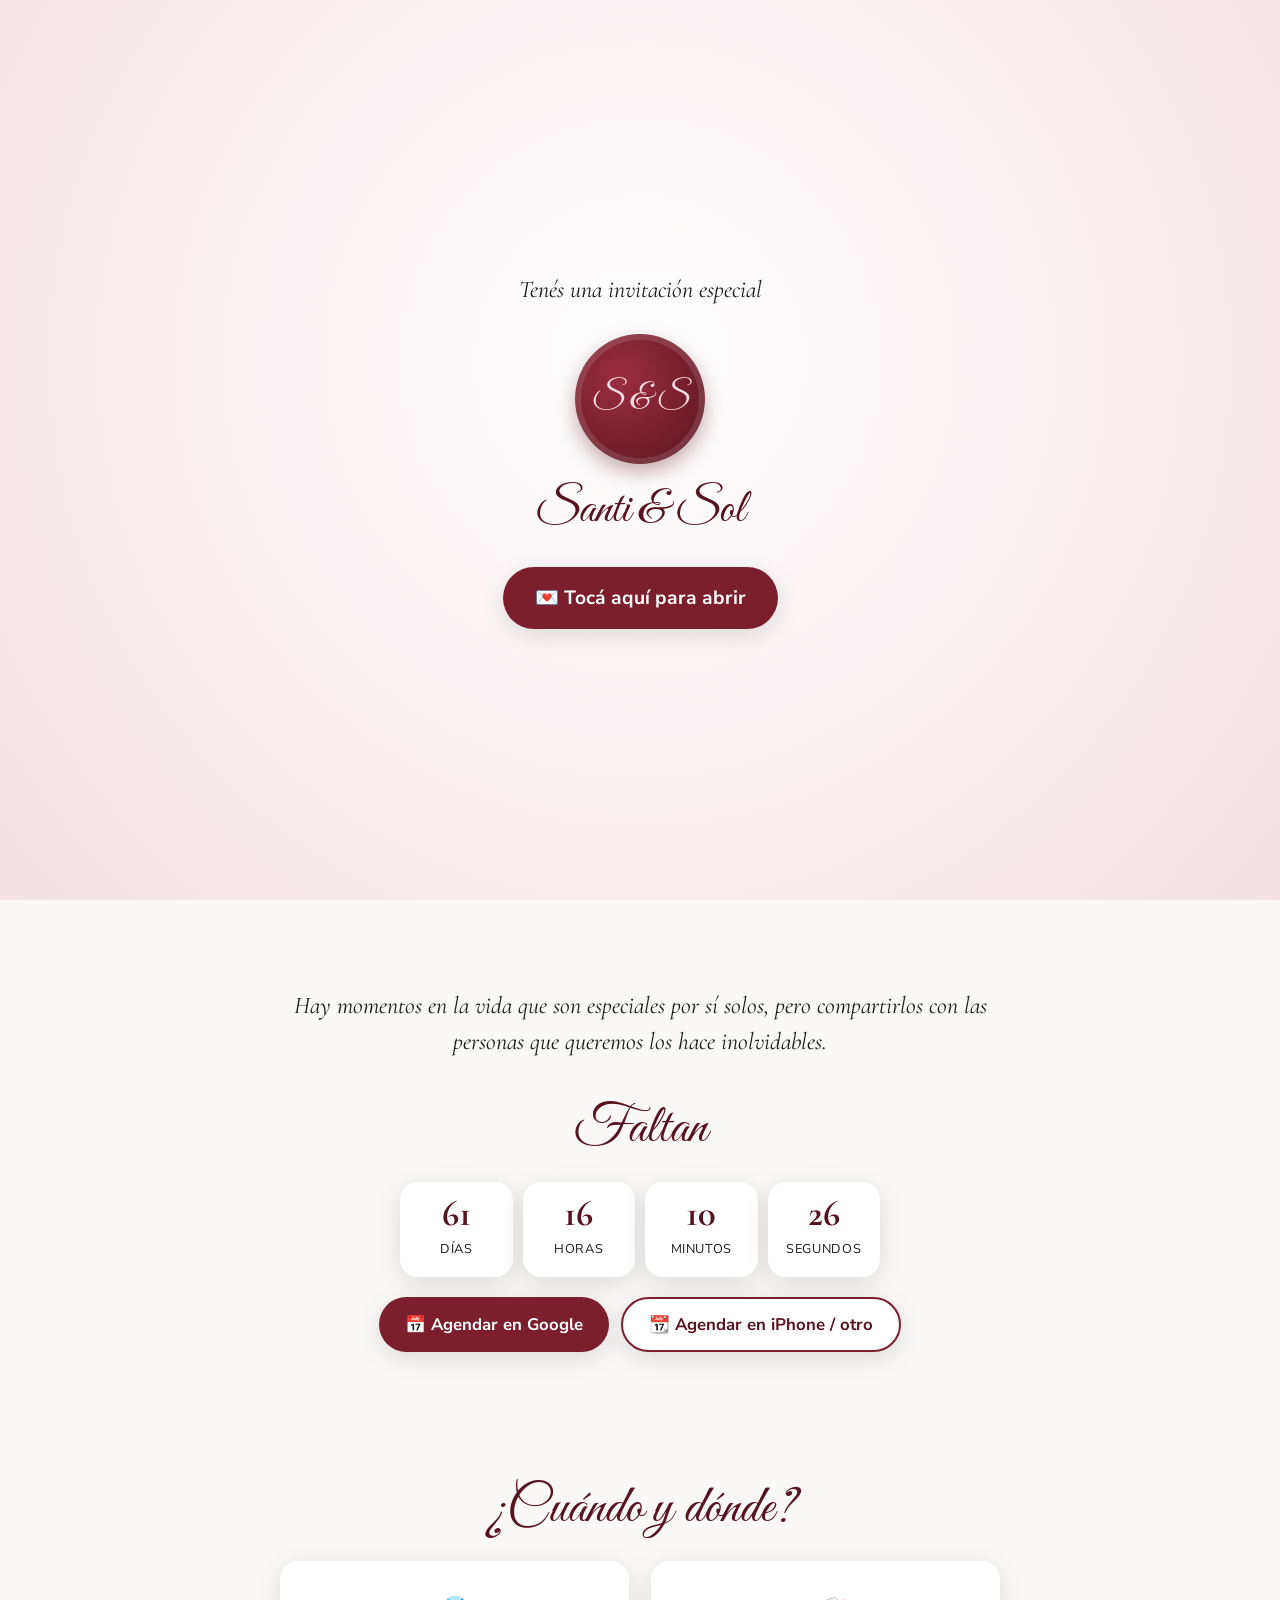
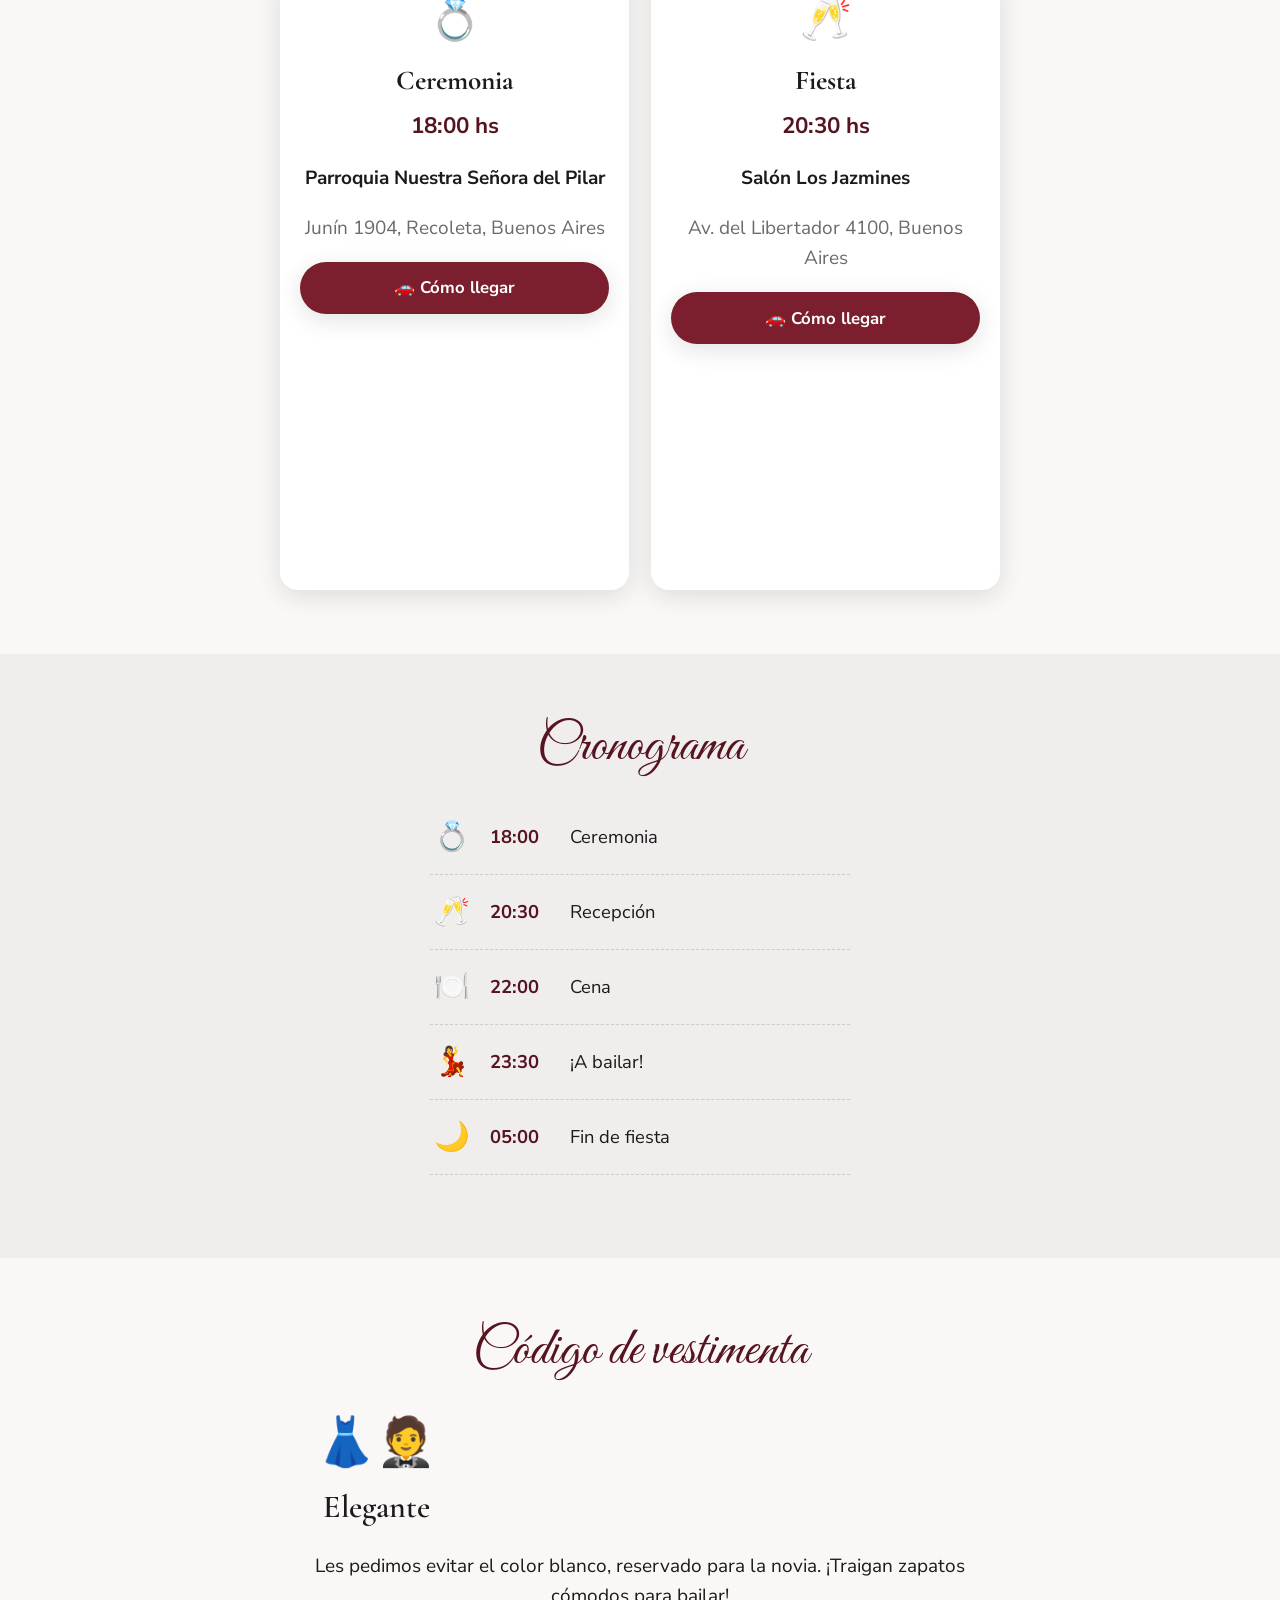
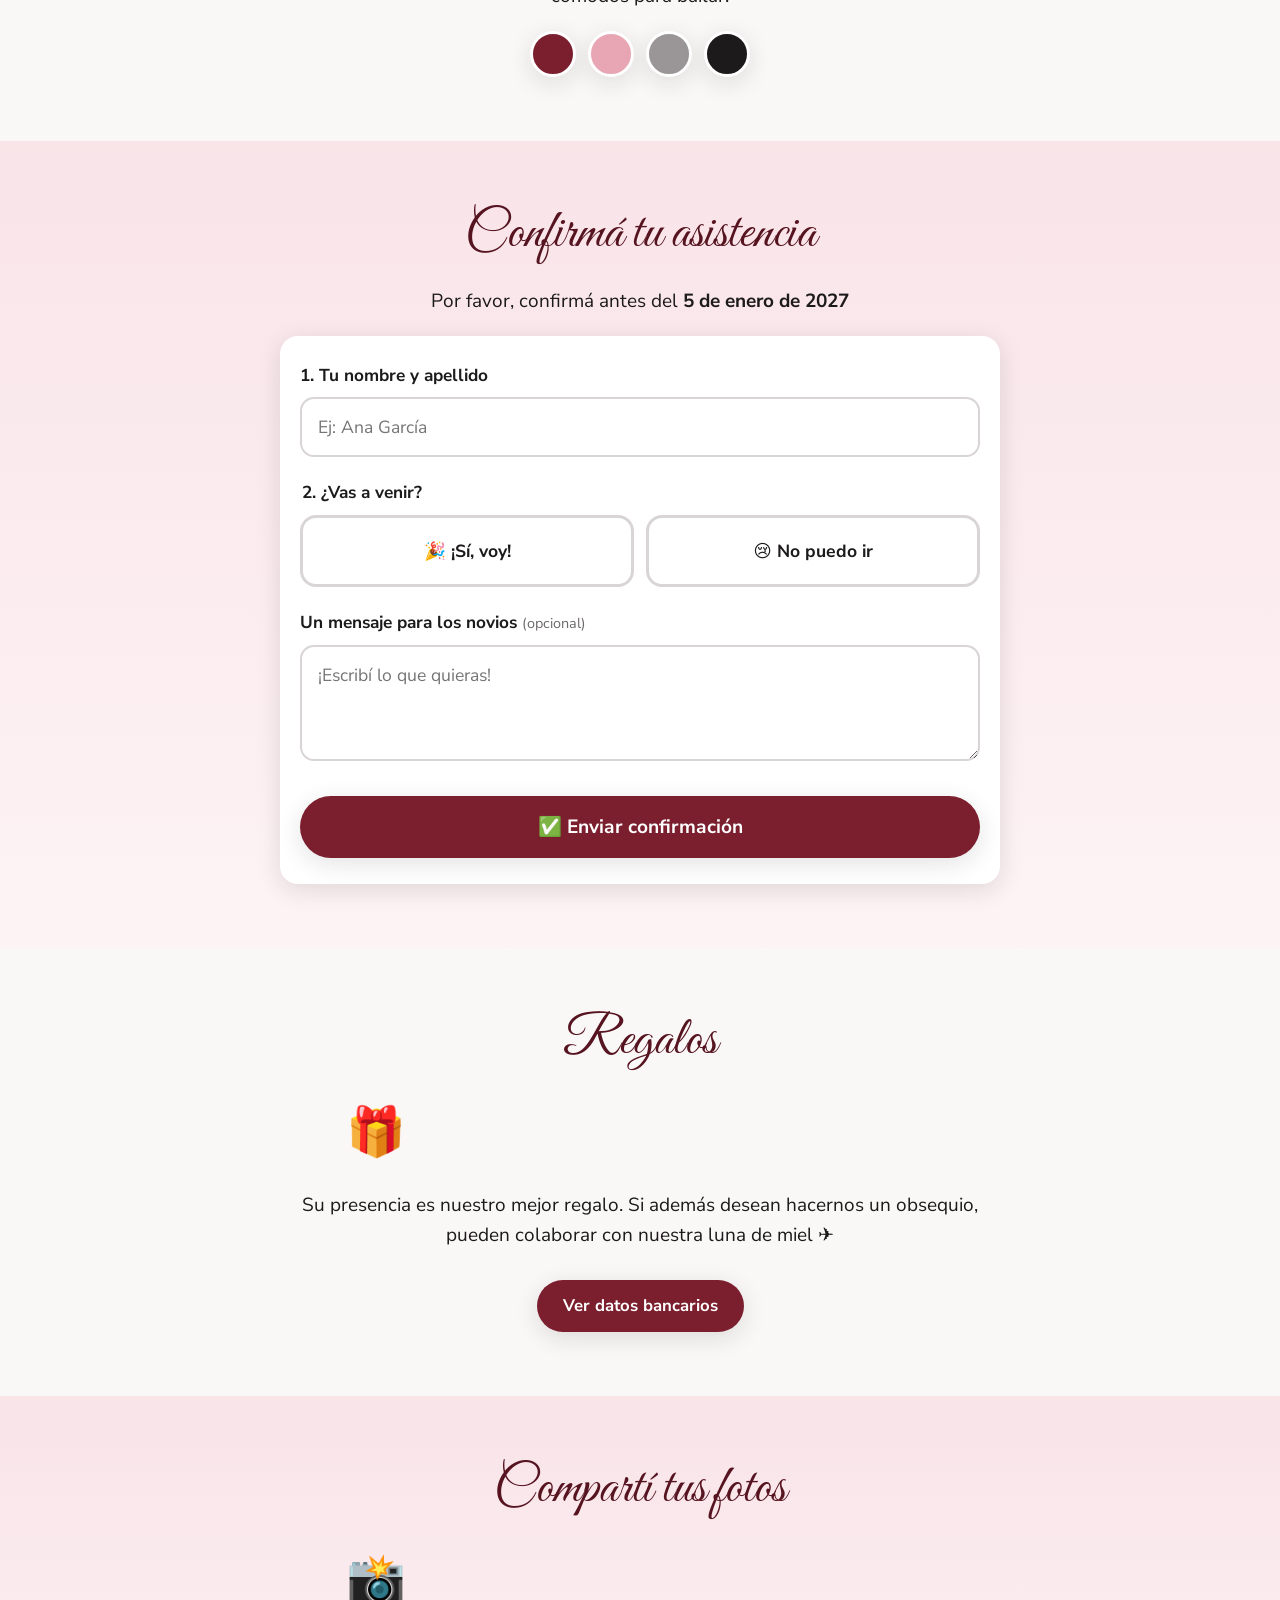
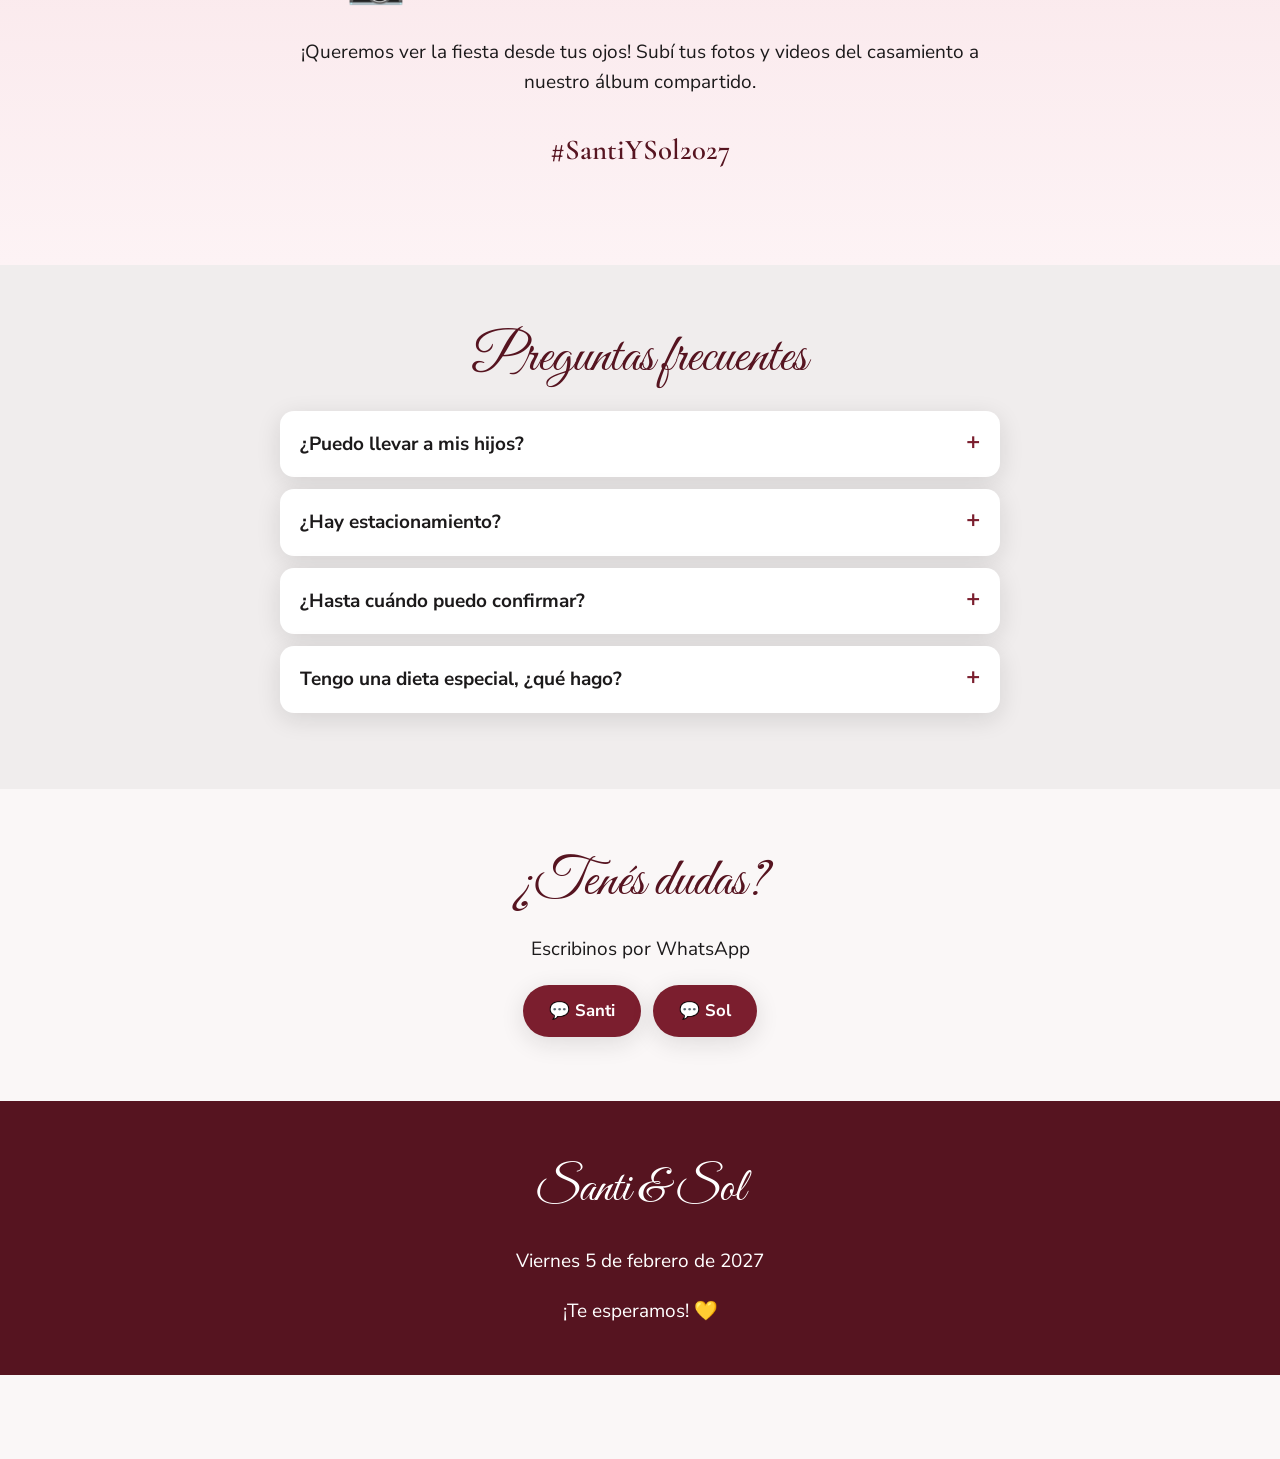
==== commit 977be4ea: "Paleta bordó, blanco, negro, rosa y gris; datos de Santi y Sol Co-Authored-By: Claude Opus 5.5 <nore" ====
--- a/index.html
+++ b/index.html
@@ -8,7 +8,7 @@
   <meta property="og:title" content="¡Nos casamos! 💍">
   <meta property="og:description" content="Estás invitado/a a nuestra boda. Tocá para ver los detalles y confirmar tu asistencia.">
   <meta property="og:type" content="website">
-  <meta name="theme-color" content="#f7f3ec">
+  <meta name="theme-color" content="#7b1e2e">
   <link rel="icon" href="data:image/svg+xml,<svg xmlns='http://www.w3.org/2000/svg' viewBox='0 0 100 100'><text y='.9em' font-size='90'>💍</text></svg>">
   <link rel="preconnect" href="https://fonts.googleapis.com">
   <link rel="preconnect" href="https://fonts.gstatic.com" crossorigin>
--- a/styles.css
+++ b/styles.css
@@ -1,15 +1,15 @@
 /* ===== COLORES (podés cambiarlos acá) ===== */
 :root {
-  --fondo: #f7f3ec;
-  --fondo-suave: #efe7da;
-  --acento: #8a9a5b;        /* verde oliva */
-  --acento-oscuro: #5f6e38;
-  --dorado: #b8923a;
-  --texto: #3a3530;
-  --texto-suave: #6b6259;
-  --blanco: #fffdf9;
+  --fondo: #faf7f7;
+  --fondo-suave: #f0eded;
+  --acento: #7b1e2e;        /* bordó */
+  --acento-oscuro: #561420;
+  --dorado: #d98a9b;         /* rosa */
+  --texto: #1c1a1b;          /* negro */
+  --texto-suave: #6e6a6c;    /* gris */
+  --blanco: #ffffff;
   --radio: 18px;
-  --sombra: 0 6px 24px rgba(58, 53, 48, .12);
+  --sombra: 0 6px 24px rgba(28, 26, 27, .12);
 }
 
 * { box-sizing: border-box; }
@@ -37,7 +37,7 @@
 .sobre {
   position: fixed; inset: 0; z-index: 100;
   display: grid; place-items: center;
-  background: radial-gradient(circle at 50% 40%, #fffaf1 0%, #eadfcc 100%);
+  background: radial-gradient(circle at 50% 40%, #ffffff 0%, #f3e1e5 100%);
   cursor: pointer; text-align: center; padding: 24px;
   transition: opacity .8s ease, transform .8s ease;
 }
@@ -47,9 +47,9 @@
 .sello {
   width: 130px; height: 130px; margin: 0 auto; border-radius: 50%;
   display: grid; place-items: center;
-  background: radial-gradient(circle at 35% 35%, #c7543f, #8e2a1f);
-  color: #fbe6c8; font-family: "Great Vibes", cursive; font-size: 2.2rem; white-space: nowrap;
-  box-shadow: 0 8px 20px rgba(142, 42, 31, .35), inset 0 0 0 6px rgba(255,255,255,.12);
+  background: radial-gradient(circle at 35% 35%, #9c2d40, #561420);
+  color: #f9dde3; font-family: "Great Vibes", cursive; font-size: 2.2rem; white-space: nowrap;
+  box-shadow: 0 8px 20px rgba(86, 20, 32, .35), inset 0 0 0 6px rgba(255,255,255,.12);
 }
 
 /* ===== BOTONES ===== */
@@ -82,8 +82,8 @@
 .menu-inferior {
   position: fixed; bottom: 0; left: 0; right: 0; z-index: 40;
   display: flex; justify-content: space-around;
-  background: rgba(255, 253, 249, .97); backdrop-filter: blur(6px);
-  border-top: 1px solid #e3d9c8; padding: 6px 4px calc(6px + env(safe-area-inset-bottom));
+  background: rgba(255, 255, 255, .97); backdrop-filter: blur(6px);
+  border-top: 1px solid #e6e1e3; padding: 6px 4px calc(6px + env(safe-area-inset-bottom));
 }
 .menu-inferior a {
   flex: 1; display: flex; flex-direction: column; align-items: center;
@@ -94,7 +94,7 @@
 
 /* ===== PORTADA ===== */
 .portada { position: relative; min-height: 100vh; min-height: 100svh; display: grid; place-items: end center; text-align: center; color: #fff; }
-.portada-foto { position: absolute; inset: 0; background-size: cover; background-position: center; }
+.portada-foto { position: absolute; inset: 0; background: radial-gradient(circle at 50% 30%, #9c2d40 0%, #561420 55%, #1c1a1b 100%); background-size: cover; background-position: center; }
 .portada-foto::after { content: ""; position: absolute; inset: 0; background: linear-gradient(180deg, rgba(0,0,0,.05) 30%, rgba(0,0,0,.65) 100%); }
 .portada-texto { position: relative; padding: 40px 20px 70px; }
 .portada h1 { color: #fff; font-size: clamp(3.6rem, 15vw, 6rem); line-height: 1; text-shadow: 0 2px 16px rgba(0,0,0,.4); }
@@ -106,7 +106,7 @@
 .seccion { padding: 64px 16px; text-align: center; }
 .seccion > * { max-width: 720px; margin-left: auto; margin-right: auto; }
 .fondo-suave { background: var(--fondo-suave); }
-.fondo-acento { background: linear-gradient(180deg, #e8ecdc, #f1f3e8); }
+.fondo-acento { background: linear-gradient(180deg, #f9e4e8, #fdf3f5); }
 .frase { font-family: "Cormorant Garamond", serif; font-style: italic; font-size: 1.5rem; line-height: 1.5; margin-bottom: 40px; }
 .icono-grande { font-size: 3rem; margin: 0; }
 .destacado-texto { font-family: "Cormorant Garamond", serif; font-size: 2rem; font-weight: 600; margin: 0; }
@@ -138,7 +138,7 @@
 
 /* Cronograma */
 .cronograma { list-style: none; padding: 0; text-align: left; max-width: 420px; }
-.cronograma li { display: flex; align-items: center; gap: 16px; padding: 14px 0; border-bottom: 1px dashed #cdbfa8; font-size: 1.15rem; }
+.cronograma li { display: flex; align-items: center; gap: 16px; padding: 14px 0; border-bottom: 1px dashed #cfc9cb; font-size: 1.15rem; }
 .cronograma .c-icono { font-size: 1.8rem; width: 44px; text-align: center; }
 .cronograma .c-hora { font-weight: 700; color: var(--acento-oscuro); min-width: 64px; }
 
@@ -154,30 +154,30 @@
 fieldset legend { margin-top: 0 !important; }
 input[type=text], textarea {
   width: 100%; font: inherit; font-size: 1.1rem; padding: 14px 16px;
-  border: 2px solid #d8ccb8; border-radius: 14px; background: #fff; color: var(--texto);
-}
-input[type=text]:focus, textarea:focus { outline: none; border-color: var(--acento); box-shadow: 0 0 0 4px rgba(138,154,91,.2); }
+  border: 2px solid #d9d4d6; border-radius: 14px; background: #fff; color: var(--texto);
+}
+input[type=text]:focus, textarea:focus { outline: none; border-color: var(--acento); box-shadow: 0 0 0 4px rgba(123,30,46,.2); }
 .opciones-grandes { display: grid; grid-template-columns: 1fr 1fr; gap: 12px; }
 .opcion { margin: 0 !important; }
 .opcion input, .chip input { position: absolute; opacity: 0; pointer-events: none; }
 .opcion span {
   display: flex; align-items: center; justify-content: center; text-align: center;
-  min-height: 72px; padding: 10px; border: 3px solid #d8ccb8; border-radius: 16px;
+  min-height: 72px; padding: 10px; border: 3px solid #d9d4d6; border-radius: 16px;
   font-size: 1.1rem; cursor: pointer; background: #fff; transition: all .15s;
 }
-.opcion input:checked + span { border-color: var(--acento); background: #eef2e0; box-shadow: 0 0 0 4px rgba(138,154,91,.25); }
+.opcion input:checked + span { border-color: var(--acento); background: #fbe9ed; box-shadow: 0 0 0 4px rgba(123,30,46,.25); }
 .opcion input:focus-visible + span, .chip input:focus-visible + span { outline: 3px solid var(--dorado); }
 .contador { display: flex; align-items: center; justify-content: center; gap: 20px; }
 .contador button {
   width: 64px; height: 64px; border-radius: 50%; border: 0; background: var(--acento); color: #fff;
   font-size: 2rem; font-weight: 700; cursor: pointer; box-shadow: var(--sombra);
 }
-.contador button:disabled { background: #cfc6b8; cursor: not-allowed; }
+.contador button:disabled { background: #cfcacc; cursor: not-allowed; }
 .contador output { font-size: 2.6rem; font-weight: 700; min-width: 60px; text-align: center; }
 .chips { display: flex; flex-wrap: wrap; gap: 10px; margin-bottom: 12px; }
 .chip { margin: 0 !important; font-weight: 400 !important; }
-.chip span { display: inline-block; padding: 10px 16px; border: 2px solid #d8ccb8; border-radius: 999px; cursor: pointer; background: #fff; font-size: 1rem; }
-.chip input:checked + span { border-color: var(--acento); background: #eef2e0; font-weight: 700; }
+.chip span { display: inline-block; padding: 10px 16px; border: 2px solid #d9d4d6; border-radius: 999px; cursor: pointer; background: #fff; font-size: 1rem; }
+.chip input:checked + span { border-color: var(--acento); background: #fbe9ed; font-weight: 700; }
 .error { color: #b3261e; font-weight: 700; background: #fde8e6; padding: 12px 16px; border-radius: 12px; }
 .formulario .boton-ancho { margin-top: 26px; }
 .lugares-info { font-size: 1.2rem; background: var(--blanco); display: inline-block; padding: 10px 22px; border-radius: 999px; box-shadow: var(--sombra); }
@@ -191,7 +191,7 @@
 .grilla-fotos img { width: 100%; height: 100%; object-fit: cover; transition: transform .3s; }
 .grilla-fotos button:hover img { transform: scale(1.05); }
 
-.visor { position: fixed; inset: 0; z-index: 200; background: rgba(20,18,16,.95); display: grid; place-items: center; padding: 70px 10px; }
+.visor { position: fixed; inset: 0; z-index: 200; background: rgba(18,16,17,.95); display: grid; place-items: center; padding: 70px 10px; }
 .visor img { max-height: 80vh; max-width: 100%; object-fit: contain; border-radius: 8px; }
 .visor-cerrar { position: absolute; top: 14px; right: 14px; background: #fff; border: 0; border-radius: 999px; padding: 12px 20px; font: 700 1.05rem "Nunito Sans", sans-serif; cursor: pointer; }
 .visor-nav { position: absolute; top: 50%; transform: translateY(-50%); width: 56px; height: 56px; border-radius: 50%; border: 0; background: rgba(255,255,255,.9); font-size: 2.2rem; line-height: 1; cursor: pointer; }
@@ -204,7 +204,7 @@
 
 /* Regalos */
 .cuenta-banco { background: var(--blanco); border-radius: var(--radio); padding: 20px; box-shadow: var(--sombra); margin-top: 18px; text-align: left; }
-.dato { display: flex; align-items: center; justify-content: space-between; gap: 10px; padding: 10px 0; border-bottom: 1px solid #eee4d4; flex-wrap: wrap; }
+.dato { display: flex; align-items: center; justify-content: space-between; gap: 10px; padding: 10px 0; border-bottom: 1px solid #eeeaeb; flex-wrap: wrap; }
 .dato:last-child { border-bottom: 0; }
 .dato b { display: block; font-size: .85rem; color: var(--texto-suave); text-transform: uppercase; letter-spacing: .05em; }
 .dato code { font-family: inherit; font-size: 1.1rem; word-break: break-all; }
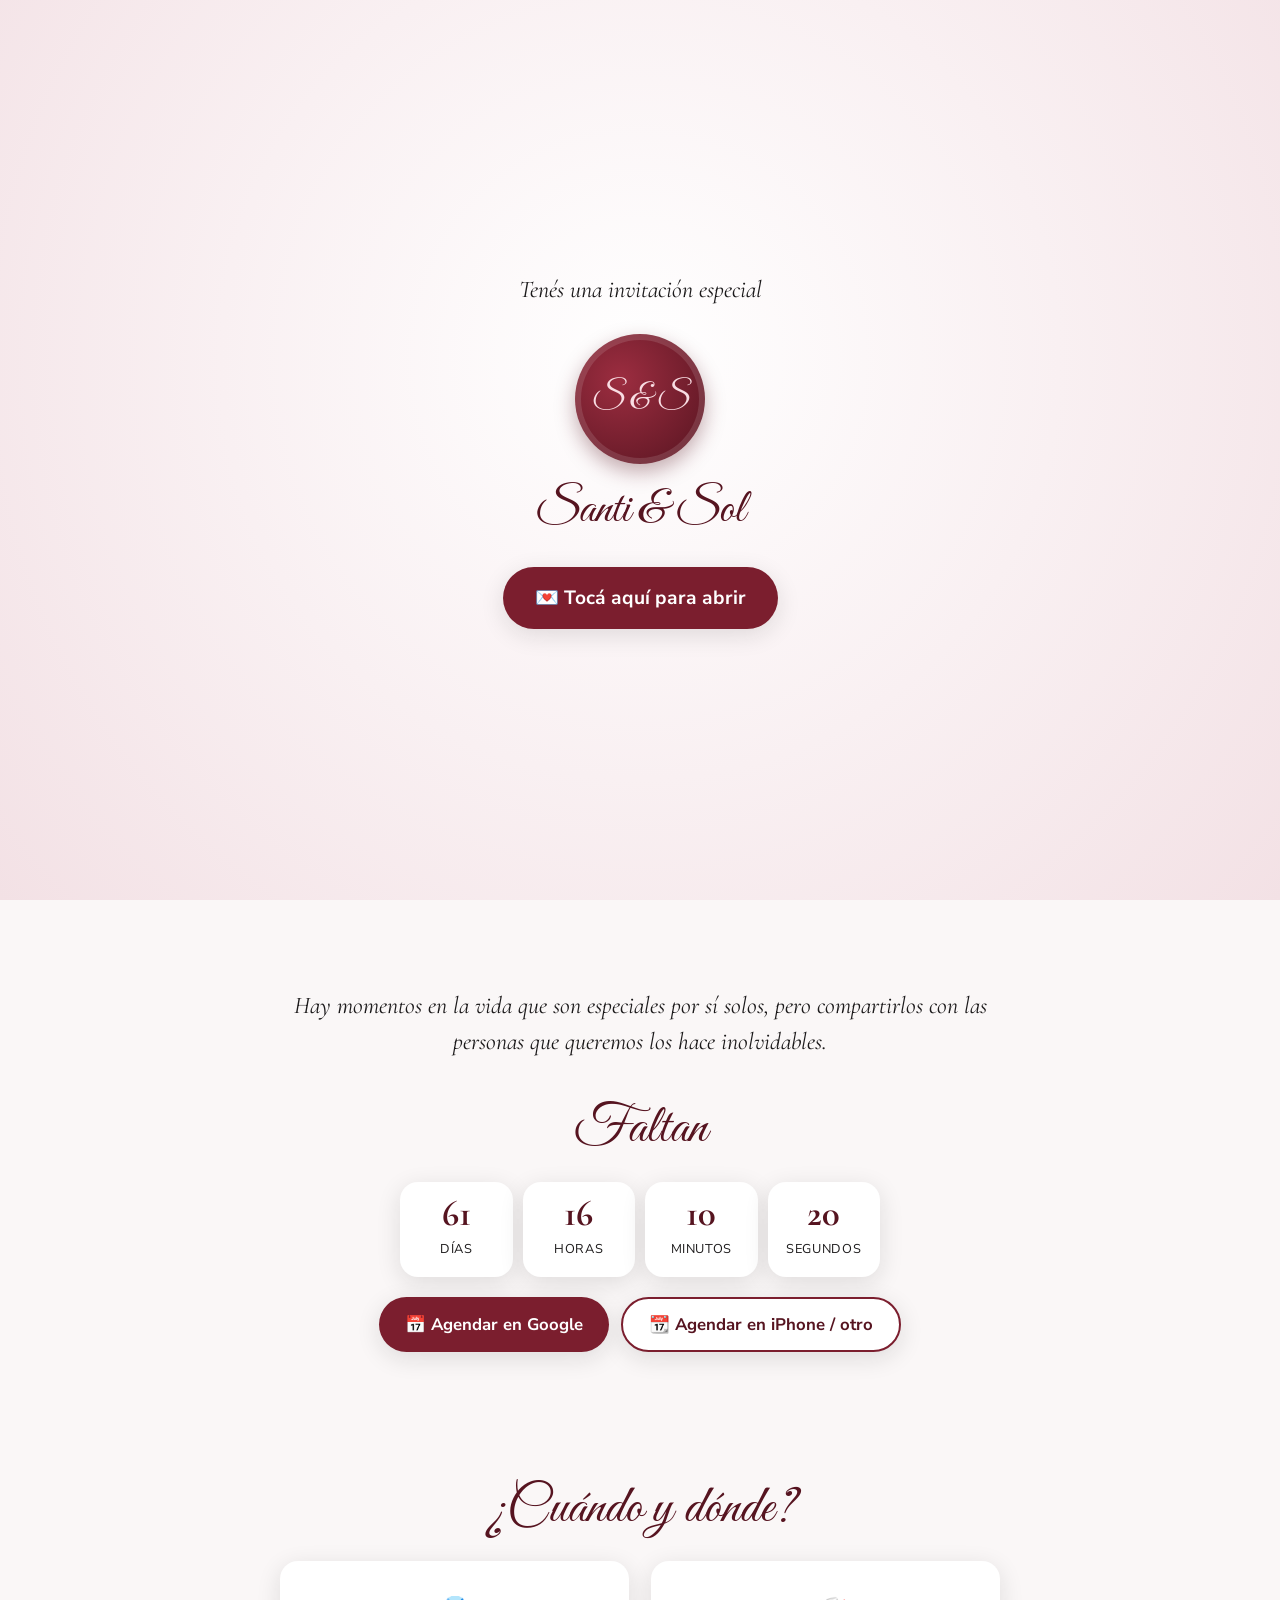
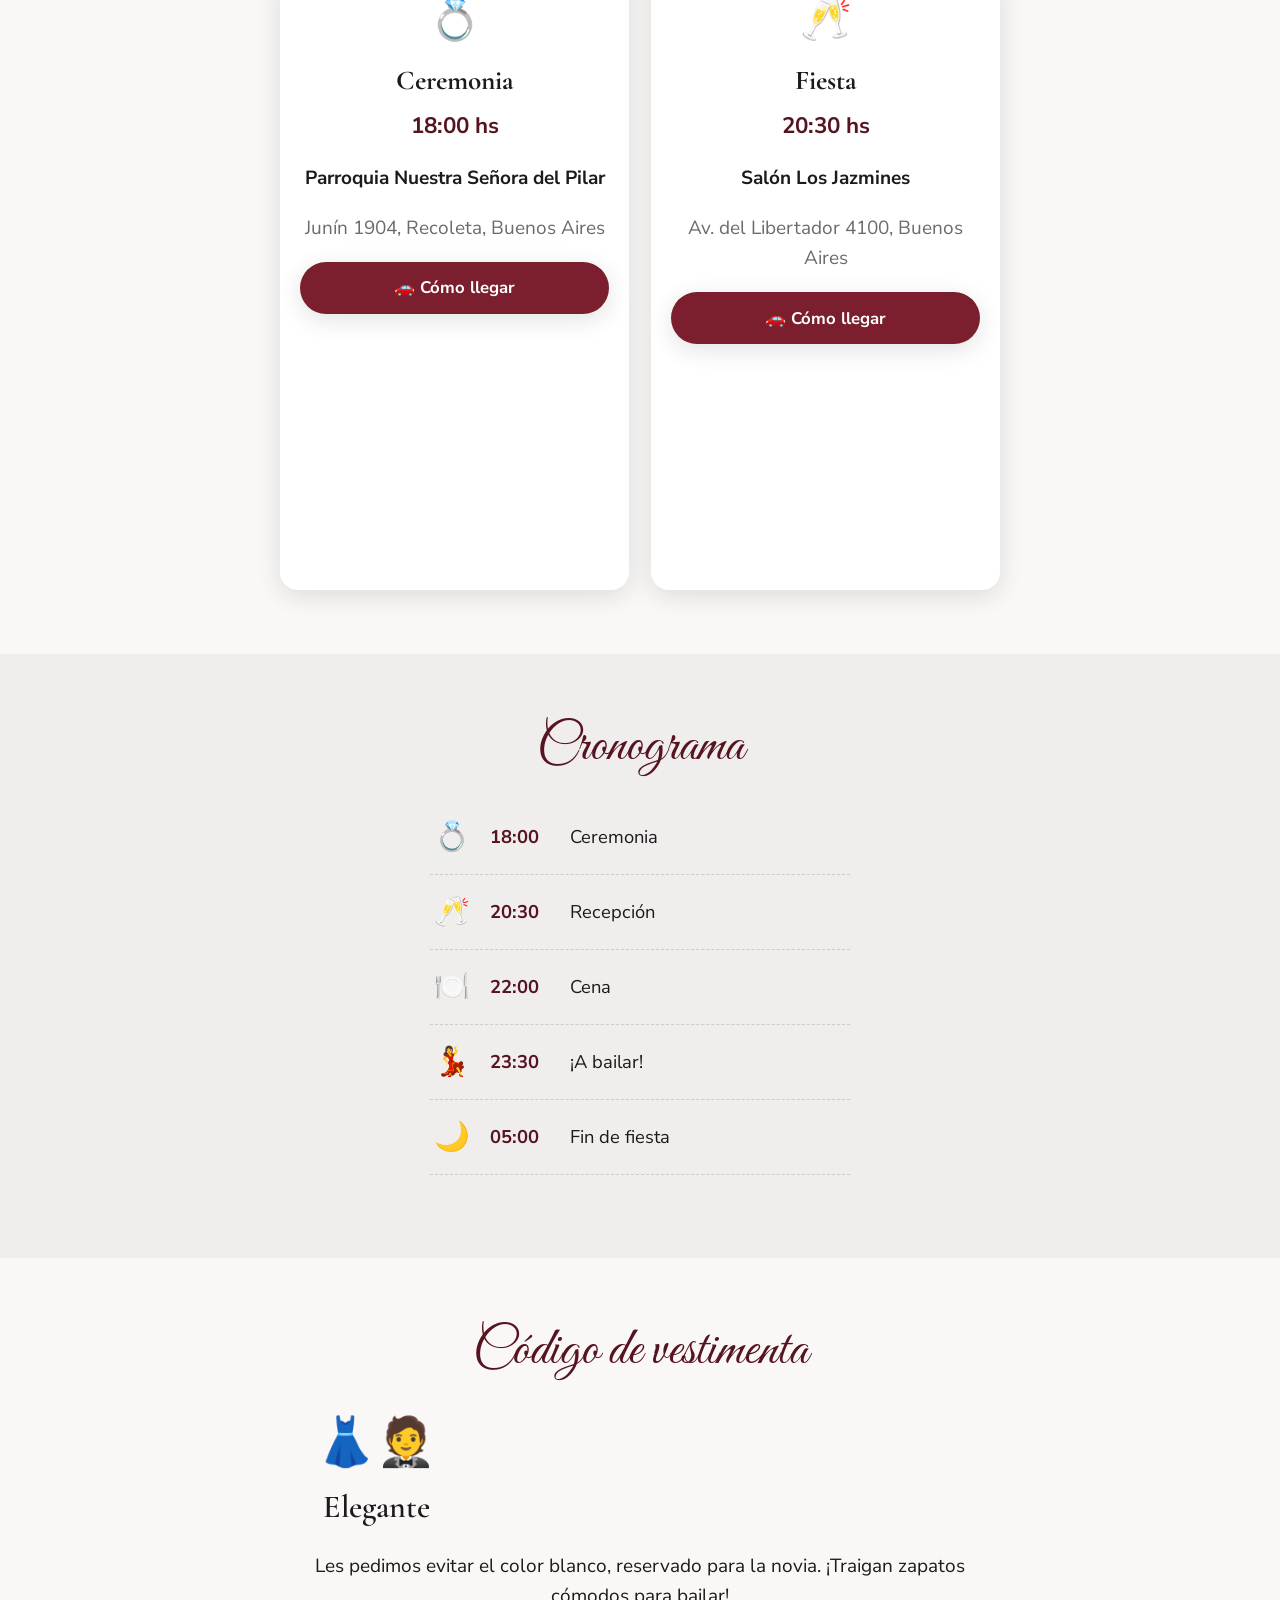
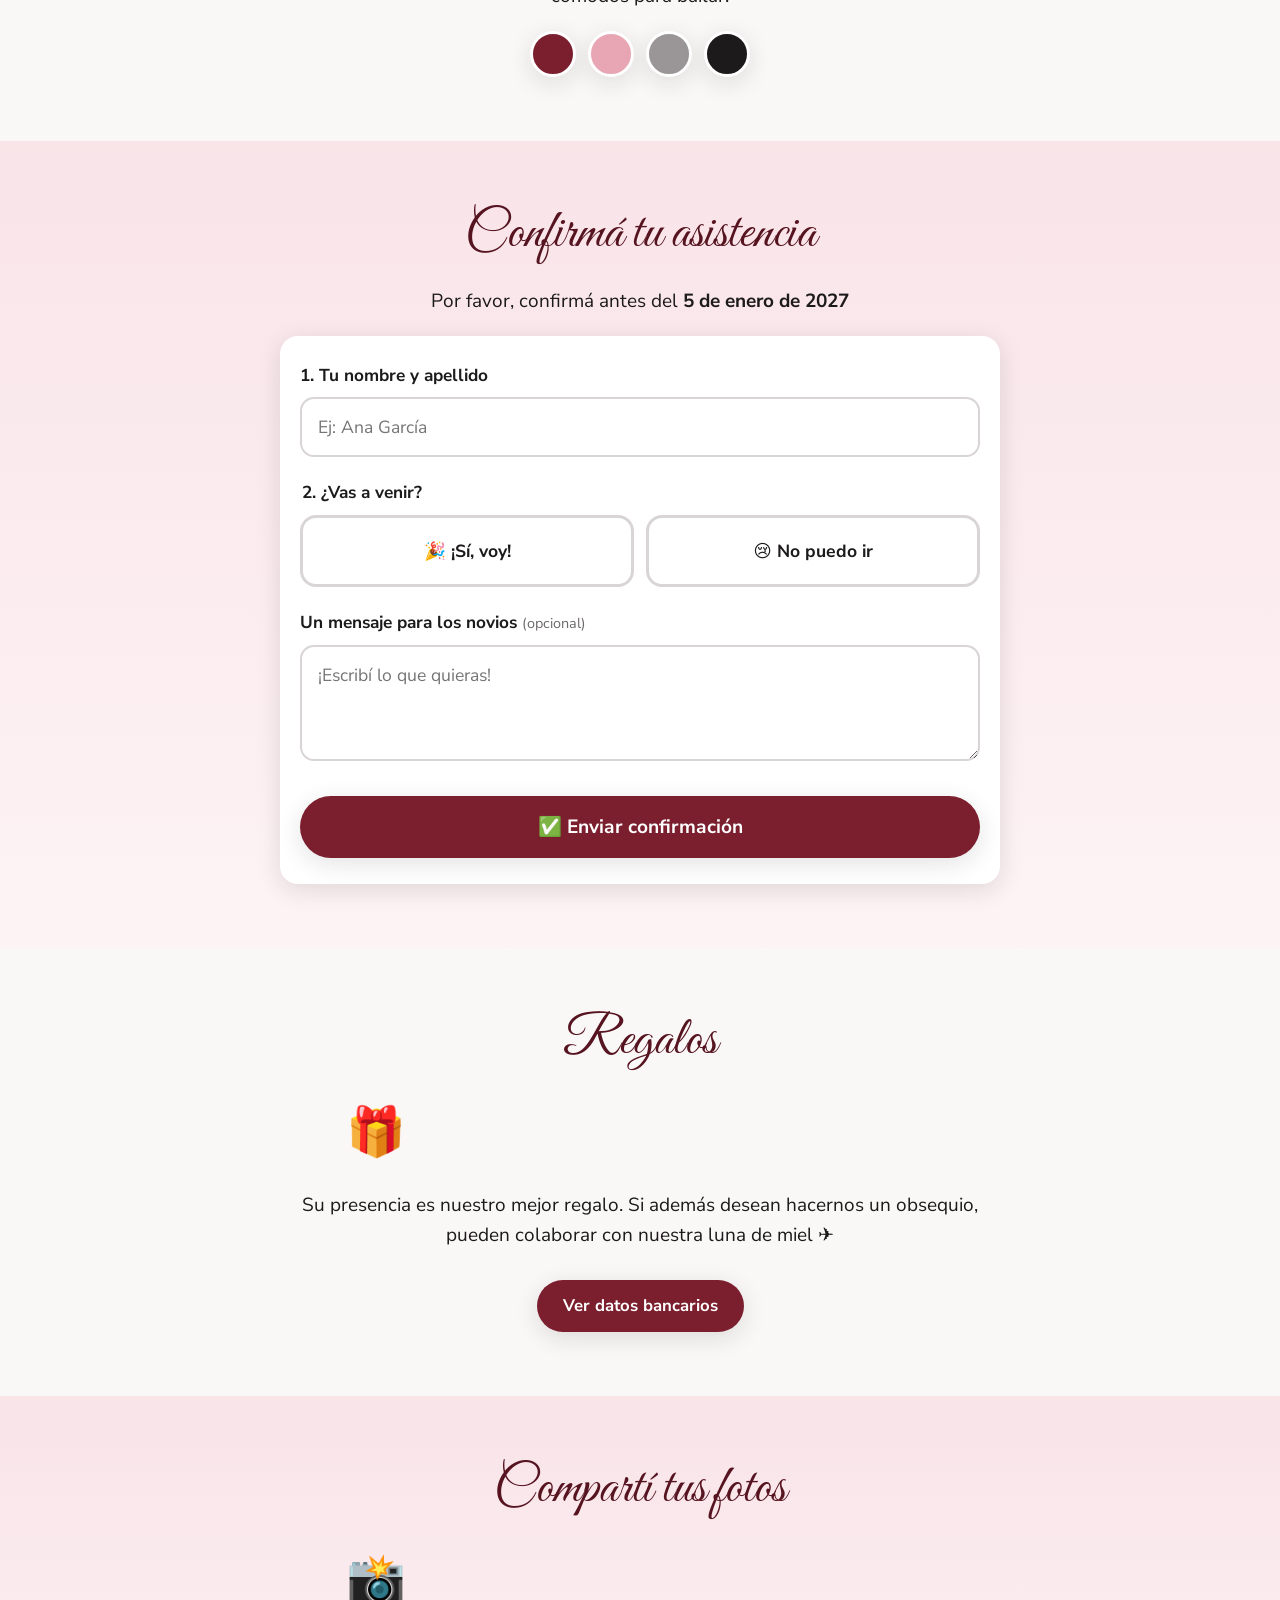
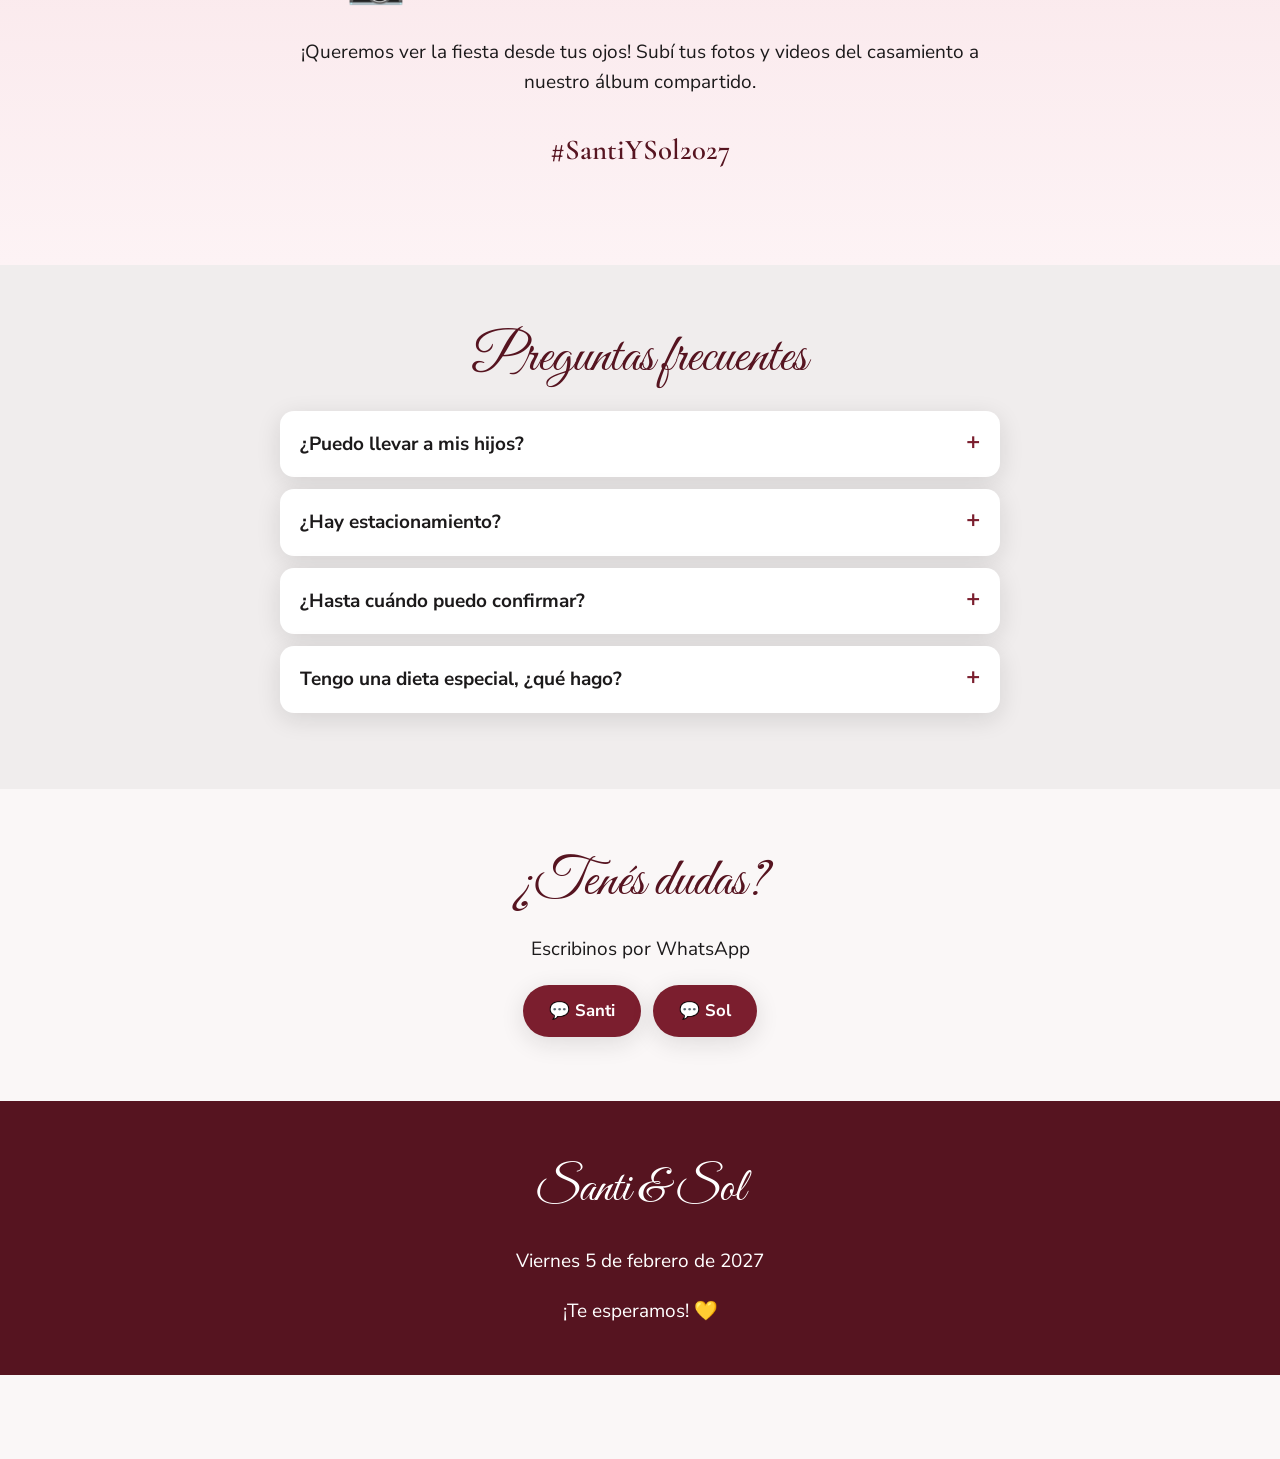
==== commit af09560a: "Evitar que el navegador muestre una versión vieja de la invitación Co-Authored-By: Claude Opus 5.5 <" ====
--- a/index.html
+++ b/index.html
@@ -13,7 +13,7 @@
   <link rel="preconnect" href="https://fonts.googleapis.com">
   <link rel="preconnect" href="https://fonts.gstatic.com" crossorigin>
   <link href="https://fonts.googleapis.com/css2?family=Cormorant+Garamond:ital,wght@0,400;0,600;1,400&family=Great+Vibes&family=Nunito+Sans:wght@400;600;700&display=swap" rel="stylesheet">
-  <link rel="stylesheet" href="styles.css">
+  <link rel="stylesheet" href="styles.css?v=__VERSION__">
 </head>
 <body>
 
@@ -218,7 +218,7 @@
   <!-- AVISO -->
   <div id="aviso" class="aviso" role="status" aria-live="polite"></div>
 
-  <script src="config.js"></script>
-  <script src="app.js"></script>
+  <script src="config.js?v=__VERSION__"></script>
+  <script src="app.js?v=__VERSION__"></script>
 </body>
 </html>
